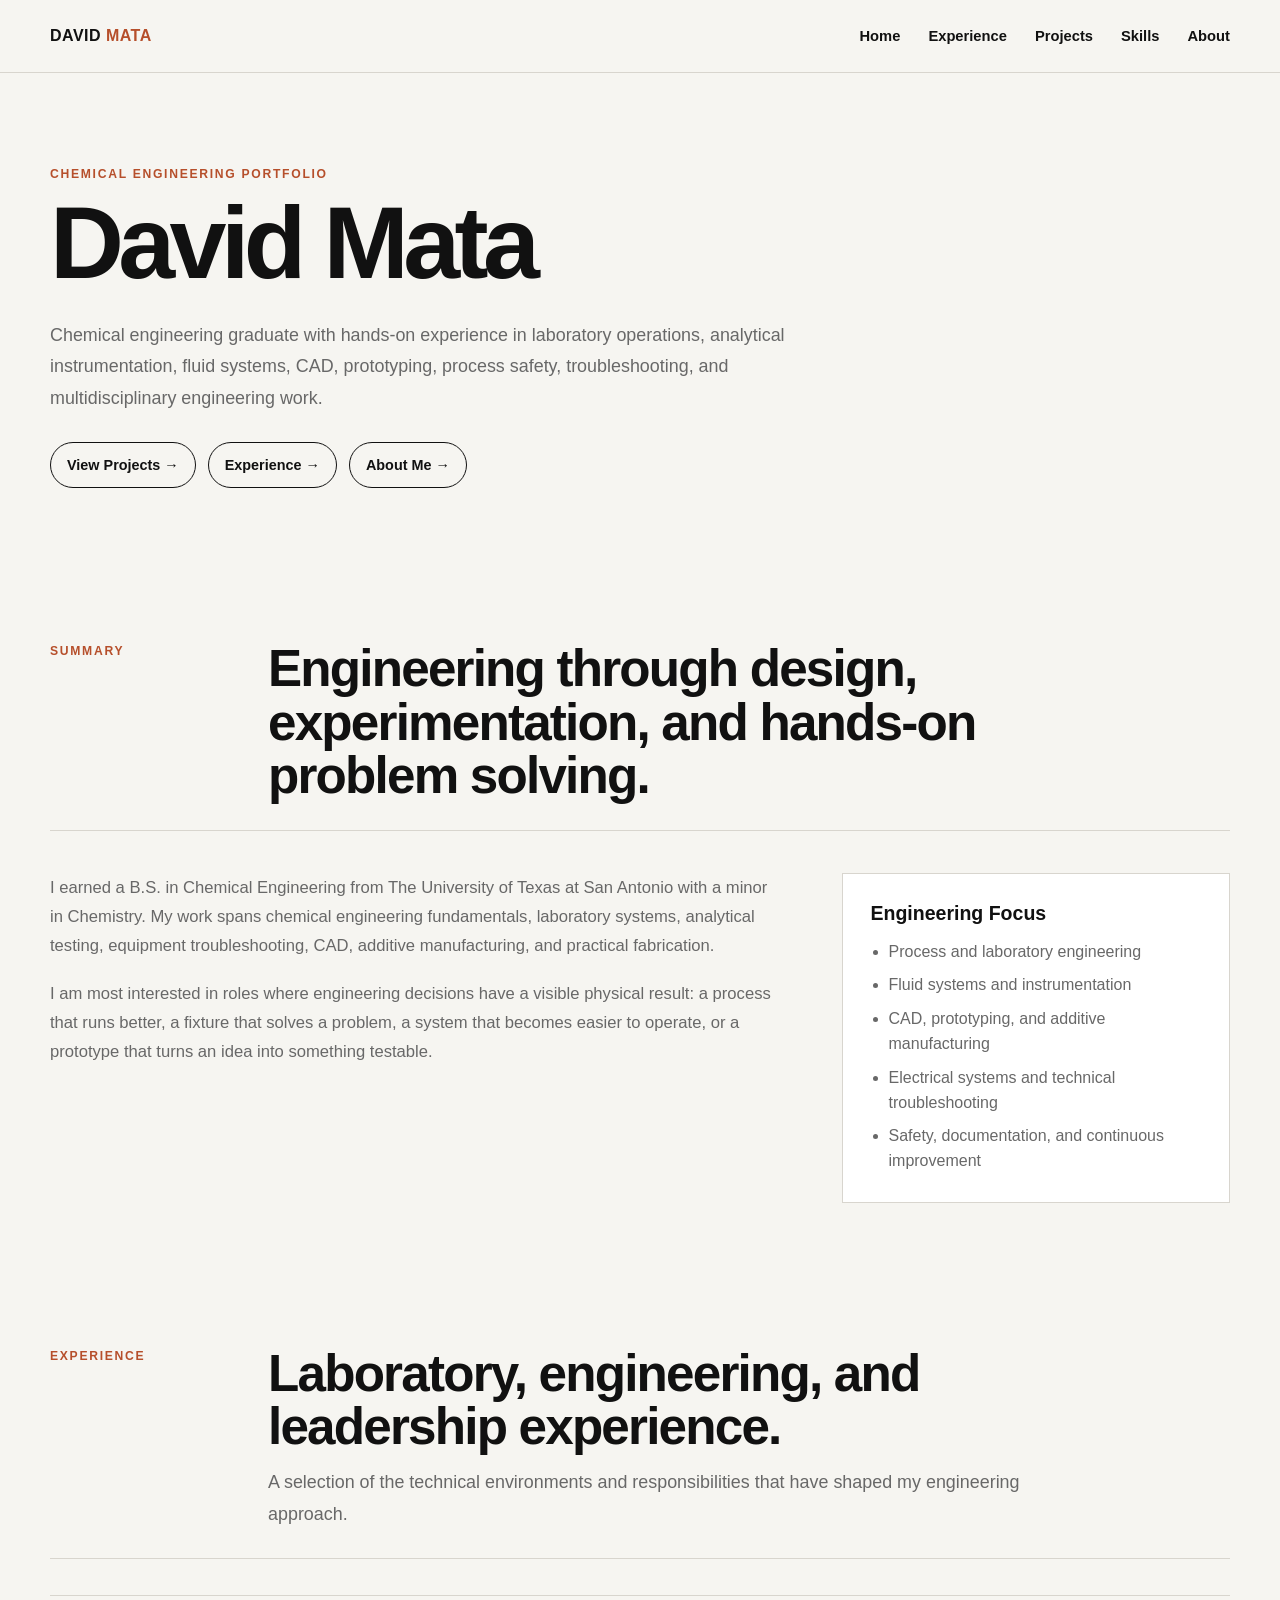
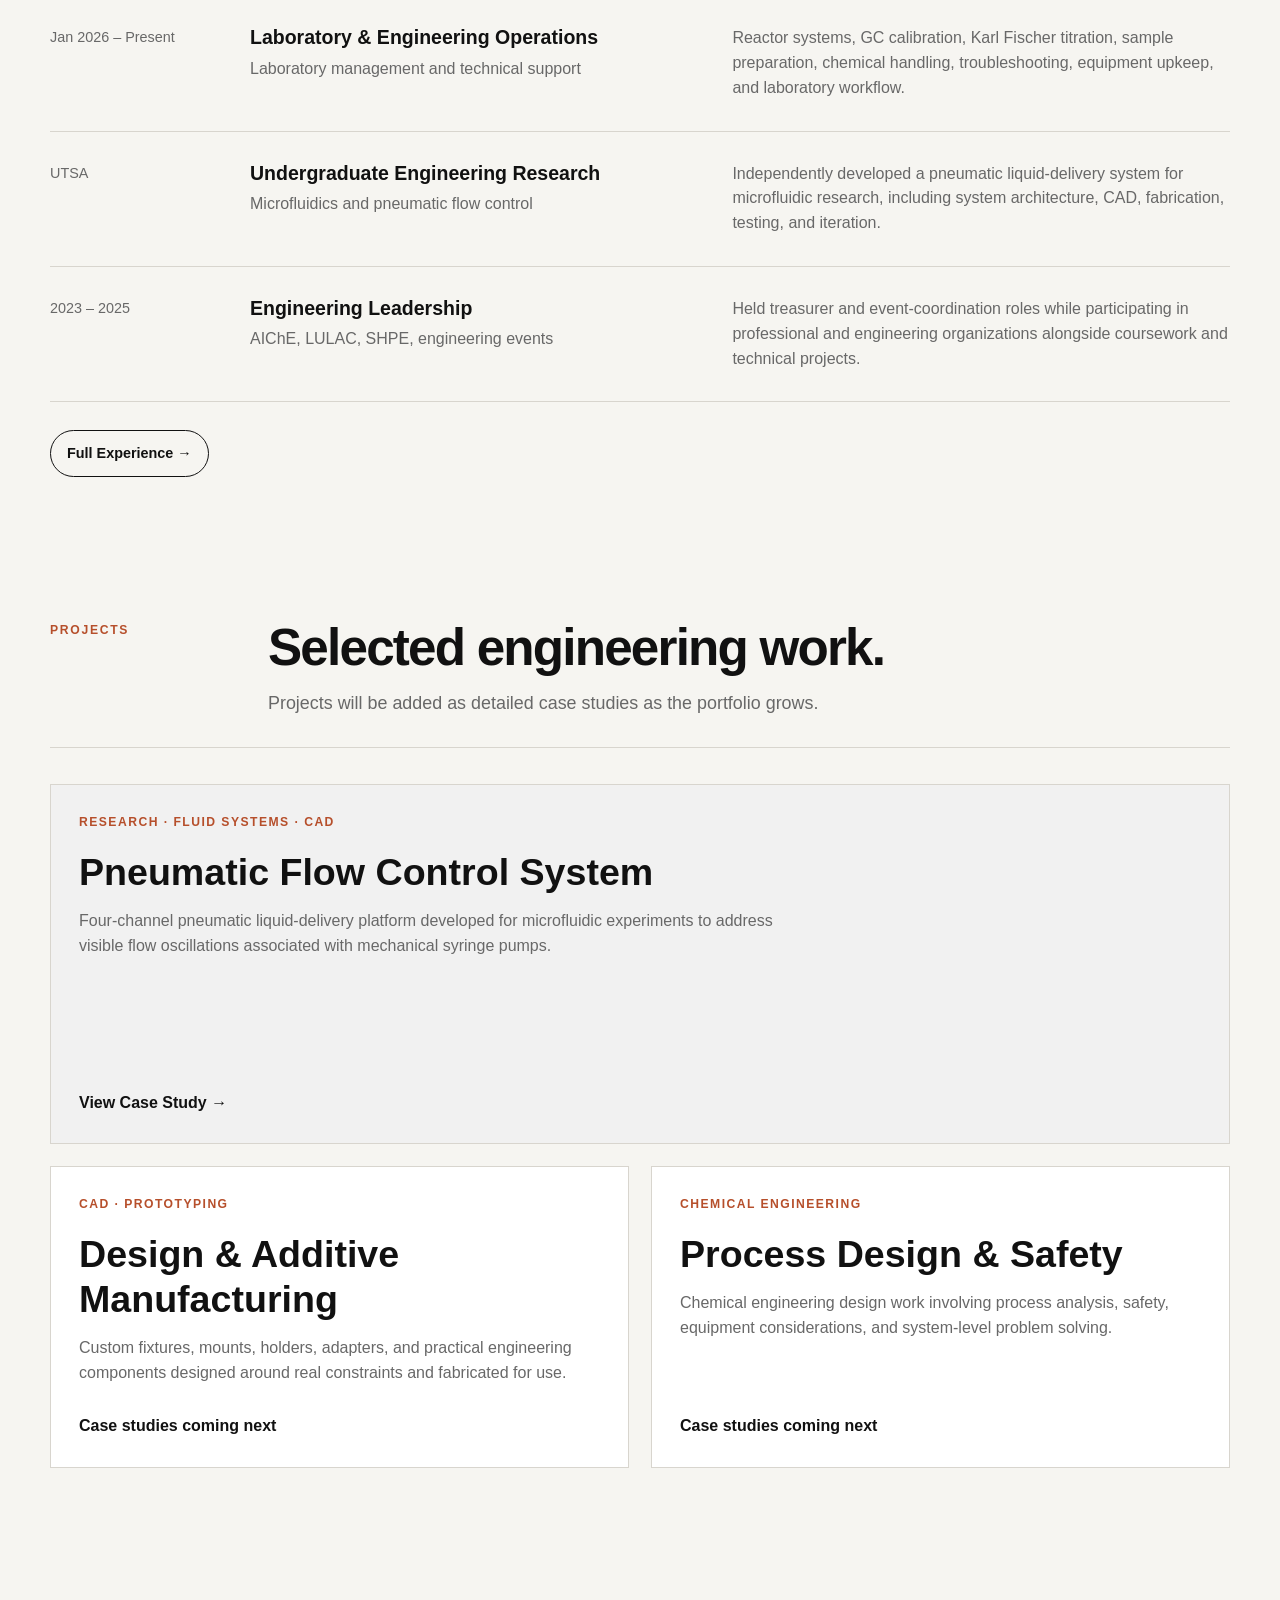
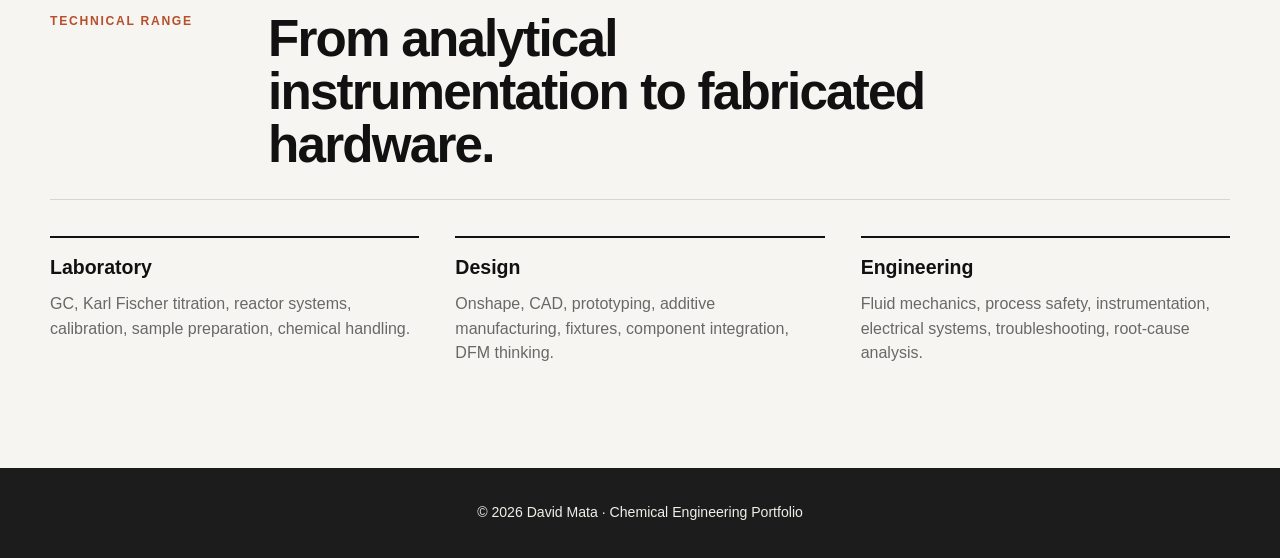
==== index.html @ a8672ec5 "Redesign portfolio home page" ====
<!DOCTYPE html>
<html lang="en">
<head>
    <meta charset="UTF-8">
    <meta name="viewport" content="width=device-width, initial-scale=1.0">
    <meta name="description" content="David Mata chemical engineering portfolio featuring laboratory, process, CAD, prototyping, and engineering project experience.">
    <title>David Mata | Chemical Engineering Portfolio</title>
    <link rel="stylesheet" href="css/style.css">
</head>
<body>

    <header class="site-header">
        <div class="nav-inner">
            <a href="index.html" class="logo">David <span>Mata</span></a>
            <ul class="nav-links">
                <li><a href="index.html">Home</a></li>
                <li><a href="experience.html">Experience</a></li>
                <li><a href="projects.html">Projects</a></li>
                <li><a href="skills.html">Skills</a></li>
                <li><a href="about.html">About</a></li>
            </ul>
        </div>
    </header>

    <main>
        <section class="hero">
            <div class="hero-content">
                <div class="eyebrow">Chemical Engineering Portfolio</div>
                <h1 class="display">David Mata</h1>
                <p class="hero-description">
                    Chemical engineering graduate with hands-on experience in laboratory operations,
                    analytical instrumentation, fluid systems, CAD, prototyping, process safety,
                    troubleshooting, and multidisciplinary engineering work.
                </p>
                <div class="quick-links">
                    <a href="projects.html" class="text-link">View Projects →</a>
                    <a href="experience.html" class="text-link">Experience →</a>
                    <a href="about.html" class="text-link">About Me →</a>
                </div>
            </div>
        </section>

        <section class="editorial-section">
            <div class="section-head">
                <div class="section-label">Summary</div>
                <div>
                    <h2>Engineering through design, experimentation, and hands-on problem solving.</h2>
                </div>
            </div>

            <div class="summary-grid">
                <div class="copy">
                    <p>
                        I earned a B.S. in Chemical Engineering from The University of Texas at San Antonio
                        with a minor in Chemistry. My work spans chemical engineering fundamentals,
                        laboratory systems, analytical testing, equipment troubleshooting, CAD,
                        additive manufacturing, and practical fabrication.
                    </p>
                    <p>
                        I am most interested in roles where engineering decisions have a visible physical
                        result: a process that runs better, a fixture that solves a problem, a system that
                        becomes easier to operate, or a prototype that turns an idea into something testable.
                    </p>
                </div>

                <aside class="profile-note">
                    <h3>Engineering Focus</h3>
                    <ul>
                        <li>Process and laboratory engineering</li>
                        <li>Fluid systems and instrumentation</li>
                        <li>CAD, prototyping, and additive manufacturing</li>
                        <li>Electrical systems and technical troubleshooting</li>
                        <li>Safety, documentation, and continuous improvement</li>
                    </ul>
                </aside>
            </div>
        </section>

        <section class="editorial-section">
            <div class="section-head">
                <div class="section-label">Experience</div>
                <div>
                    <h2>Laboratory, engineering, and leadership experience.</h2>
                    <p class="lead">
                        A selection of the technical environments and responsibilities that have shaped
                        my engineering approach.
                    </p>
                </div>
            </div>

            <div class="experience-list">
                <article class="experience-row">
                    <div class="experience-meta">Jan 2026 – Present</div>
                    <div>
                        <h3>Laboratory & Engineering Operations</h3>
                        <p>Laboratory management and technical support</p>
                    </div>
                    <p>
                        Reactor systems, GC calibration, Karl Fischer titration, sample preparation,
                        chemical handling, troubleshooting, equipment upkeep, and laboratory workflow.
                    </p>
                </article>

                <article class="experience-row">
                    <div class="experience-meta">UTSA</div>
                    <div>
                        <h3>Undergraduate Engineering Research</h3>
                        <p>Microfluidics and pneumatic flow control</p>
                    </div>
                    <p>
                        Independently developed a pneumatic liquid-delivery system for microfluidic
                        research, including system architecture, CAD, fabrication, testing, and iteration.
                    </p>
                </article>

                <article class="experience-row">
                    <div class="experience-meta">2023 – 2025</div>
                    <div>
                        <h3>Engineering Leadership</h3>
                        <p>AIChE, LULAC, SHPE, engineering events</p>
                    </div>
                    <p>
                        Held treasurer and event-coordination roles while participating in professional
                        and engineering organizations alongside coursework and technical projects.
                    </p>
                </article>
            </div>

            <div class="quick-links" style="margin-top: 28px;">
                <a href="experience.html" class="text-link">Full Experience →</a>
            </div>
        </section>

        <section class="editorial-section">
            <div class="section-head">
                <div class="section-label">Projects</div>
                <div>
                    <h2>Selected engineering work.</h2>
                    <p class="lead">
                        Projects will be added as detailed case studies as the portfolio grows.
                    </p>
                </div>
            </div>

            <div class="project-grid">
                <article class="project-card featured">
                    <div class="project-type">Research · Fluid Systems · CAD</div>
                    <h3>Pneumatic Flow Control System</h3>
                    <p>
                        Four-channel pneumatic liquid-delivery platform developed for microfluidic
                        experiments to address visible flow oscillations associated with mechanical
                        syringe pumps.
                    </p>
                    <a href="projects/pneumatic-flow-system.html" class="project-link">
                        View Case Study →
                    </a>
                </article>

                <article class="project-card">
                    <div class="project-type">CAD · Prototyping</div>
                    <h3>Design & Additive Manufacturing</h3>
                    <p>
                        Custom fixtures, mounts, holders, adapters, and practical engineering components
                        designed around real constraints and fabricated for use.
                    </p>
                    <span class="project-link">Case studies coming next</span>
                </article>

                <article class="project-card">
                    <div class="project-type">Chemical Engineering</div>
                    <h3>Process Design & Safety</h3>
                    <p>
                        Chemical engineering design work involving process analysis, safety,
                        equipment considerations, and system-level problem solving.
                    </p>
                    <span class="project-link">Case studies coming next</span>
                </article>
            </div>
        </section>

        <section class="editorial-section">
            <div class="section-head">
                <div class="section-label">Technical Range</div>
                <div>
                    <h2>From analytical instrumentation to fabricated hardware.</h2>
                </div>
            </div>

            <div class="skill-columns">
                <div class="skill-block">
                    <h3>Laboratory</h3>
                    <p>GC, Karl Fischer titration, reactor systems, calibration, sample preparation, chemical handling.</p>
                </div>
                <div class="skill-block">
                    <h3>Design</h3>
                    <p>Onshape, CAD, prototyping, additive manufacturing, fixtures, component integration, DFM thinking.</p>
                </div>
                <div class="skill-block">
                    <h3>Engineering</h3>
                    <p>Fluid mechanics, process safety, instrumentation, electrical systems, troubleshooting, root-cause analysis.</p>
                </div>
            </div>
        </section>
    </main>

    <footer>© 2026 David Mata · Chemical Engineering Portfolio</footer>
</body>
</html>
---- css/style.css ----
/* ==========================================================
   PORTFOLIO REDESIGN
   Inspired by the clean, editorial structure of engineering
   portfolio sites while keeping the implementation original.
   ========================================================== */

:root {
    --bg: #f6f5f1;
    --surface: #ffffff;
    --ink: #111111;
    --muted: #686868;
    --line: #d8d5ce;
    --accent: #b64f2b;
    --accent-soft: #efe2dc;
    --soft: #eceae4;
    --dark: #1c1c1c;
    --max: 1180px;
}

* {
    box-sizing: border-box;
    margin: 0;
    padding: 0;
}

html {
    scroll-behavior: smooth;
}

body {
    font-family: Arial, Helvetica, sans-serif;
    background: var(--bg);
    color: var(--ink);
    line-height: 1.55;
}

img {
    max-width: 100%;
}

a {
    color: inherit;
    text-decoration: none;
}

a:hover {
    color: var(--accent);
}

.container {
    width: min(var(--max), calc(100% - 48px));
    margin: 0 auto;
}


/* ---------- NAVIGATION ---------- */

.site-header,
nav {
    position: sticky;
    top: 0;
    z-index: 100;
    background: rgba(246, 245, 241, 0.96);
    border-bottom: 1px solid var(--line);
    backdrop-filter: blur(8px);
}

.nav-inner,
nav {
    width: min(var(--max), calc(100% - 48px));
    margin: 0 auto;
    min-height: 72px;
    display: flex;
    align-items: center;
    justify-content: space-between;
    gap: 32px;
}

.logo {
    font-size: 1rem;
    font-weight: 800;
    letter-spacing: 0.03em;
    text-transform: uppercase;
}

.logo span {
    color: var(--accent);
}

.nav-links {
    display: flex;
    align-items: center;
    gap: 28px;
    list-style: none;
}

.nav-links a {
    color: var(--ink);
    font-size: 0.92rem;
    font-weight: 600;
}


/* ---------- TYPOGRAPHY ---------- */

.kicker,
.eyebrow,
.section-label {
    color: var(--accent);
    font-size: 0.76rem;
    font-weight: 800;
    letter-spacing: 0.14em;
    text-transform: uppercase;
}

.display {
    max-width: 900px;
    margin-top: 12px;
    font-size: clamp(3.2rem, 8vw, 7.4rem);
    line-height: 0.92;
    letter-spacing: -0.055em;
    font-weight: 800;
}

h1 {
    font-size: clamp(2.8rem, 6vw, 5.8rem);
    line-height: 0.98;
    letter-spacing: -0.045em;
}

h2 {
    font-size: clamp(2rem, 4vw, 3.6rem);
    line-height: 1.04;
    letter-spacing: -0.035em;
}

h3 {
    font-size: 1.22rem;
    line-height: 1.2;
}

.lead,
.hero-description,
.section-intro {
    max-width: 760px;
    color: var(--muted);
    font-size: 1.12rem;
    line-height: 1.75;
}


/* ---------- HOME HERO ---------- */

.hero {
    min-height: auto;
    padding: 92px 0 82px;
}

.hero-content {
    width: min(var(--max), calc(100% - 48px));
    max-width: none;
    margin: 0 auto;
}

.hero .display {
    margin-bottom: 30px;
}

.hero h1 span {
    color: var(--accent);
}

.hero-description {
    margin-bottom: 28px;
}

.quick-links,
.buttons {
    display: flex;
    flex-wrap: wrap;
    gap: 12px;
}

.text-link,
.button {
    display: inline-flex;
    align-items: center;
    gap: 8px;
    padding: 11px 16px;
    border: 1px solid var(--ink);
    border-radius: 999px;
    font-size: 0.9rem;
    font-weight: 700;
    transition: all 0.18s ease;
}

.text-link:hover,
.button:hover {
    background: var(--ink);
    color: var(--bg);
}

.button-primary {
    background: var(--ink);
    color: var(--bg);
}

.button-secondary {
    background: transparent;
    color: var(--ink);
}


/* ---------- EDITORIAL SECTIONS ---------- */

.editorial-section,
section {
    padding: 72px 0;
}

main > section:not(.hero):not(.project-hero):not(.project-image-wide):not(.project-section):not(.project-back) {
    width: min(var(--max), calc(100% - 48px));
    margin: 0 auto;
}

.section-head {
    display: grid;
    grid-template-columns: 180px minmax(0, 1fr);
    gap: 38px;
    align-items: start;
    padding-bottom: 28px;
    border-bottom: 1px solid var(--line);
}

.section-head h2 {
    max-width: 720px;
}

.section-head .lead,
.section-intro {
    margin-top: 14px;
}

.split {
    display: grid;
    grid-template-columns: minmax(0, 0.9fr) minmax(0, 1.1fr);
    gap: 64px;
    align-items: start;
}

.copy p + p {
    margin-top: 18px;
}

.copy p {
    color: var(--muted);
    font-size: 1.04rem;
    line-height: 1.75;
}


/* ---------- SUMMARY / PERSONALITY ---------- */

.summary-grid {
    display: grid;
    grid-template-columns: 1.3fr 0.7fr;
    gap: 70px;
    margin-top: 42px;
}

.profile-note {
    padding: 28px;
    background: var(--surface);
    border: 1px solid var(--line);
}

.profile-note h3 {
    margin-bottom: 14px;
}

.profile-note ul {
    padding-left: 18px;
    color: var(--muted);
}

.profile-note li + li {
    margin-top: 9px;
}


/* ---------- EXPERIENCE ---------- */

.experience-list {
    margin-top: 36px;
    border-top: 1px solid var(--line);
}

.experience-row {
    display: grid;
    grid-template-columns: 170px 1fr 1.1fr;
    gap: 30px;
    padding: 30px 0;
    border-bottom: 1px solid var(--line);
}

.experience-meta {
    color: var(--muted);
    font-size: 0.9rem;
}

.experience-row h3 {
    margin-bottom: 7px;
}

.experience-row p {
    color: var(--muted);
}


/* ---------- PROJECTS ---------- */

.project-grid,
.cards {
    display: grid;
    grid-template-columns: repeat(2, minmax(0, 1fr));
    gap: 22px;
    margin-top: 36px;
}

.project-card,
.card {
    min-height: 260px;
    padding: 28px;
    background: var(--surface);
    border: 1px solid var(--line);
    display: flex;
    flex-direction: column;
    transition: transform 0.18s ease, border-color 0.18s ease;
}

.project-card:hover,
.card:hover {
    transform: translateY(-3px);
    border-color: #aba69d;
}

.project-card.featured {
    grid-column: span 2;
    min-height: 360px;
    background:
        linear-gradient(rgba(17,17,17,0.06), rgba(17,17,17,0.06)),
        var(--surface);
}

.project-type,
.card-number {
    color: var(--accent);
    font-size: 0.76rem;
    font-weight: 800;
    letter-spacing: 0.12em;
    text-transform: uppercase;
    margin-bottom: 18px;
}

.project-card h3,
.card h3 {
    font-size: clamp(1.5rem, 3vw, 2.35rem);
    max-width: 640px;
    margin-bottom: 14px;
}

.project-card p,
.card p {
    color: var(--muted);
    max-width: 700px;
}

.project-card .project-link,
.card .project-link {
    margin-top: auto;
    padding-top: 28px;
    font-weight: 700;
    color: var(--ink);
}

.project-card .project-link:hover,
.card .project-link:hover {
    color: var(--accent);
}


/* ---------- SKILLS ---------- */

.skill-columns {
    display: grid;
    grid-template-columns: repeat(3, 1fr);
    gap: 36px;
    margin-top: 36px;
}

.skill-block {
    border-top: 2px solid var(--ink);
    padding-top: 18px;
}

.skill-block h3 {
    margin-bottom: 12px;
}

.skill-block p {
    color: var(--muted);
}


/* ---------- PAGE HERO ---------- */

.page-hero {
    width: min(var(--max), calc(100% - 48px));
    margin: 0 auto;
    padding: 88px 0 52px;
}

.page-hero h1 {
    margin-top: 10px;
    margin-bottom: 22px;
}


/* ---------- PROJECT DETAIL ---------- */

.project-page {
    width: min(var(--max), calc(100% - 48px));
    margin: 0 auto;
    padding: 0 0 72px;
}

.project-hero {
    padding: 88px 0 46px;
    max-width: 950px;
}

.project-hero h1 {
    margin: 14px 0 24px;
}

.project-summary {
    max-width: 800px;
    color: var(--muted);
    font-size: 1.18rem;
    line-height: 1.7;
}

.project-tags {
    display: flex;
    flex-wrap: wrap;
    gap: 8px;
    margin-top: 24px;
}

.project-tags span {
    padding: 7px 11px;
    border: 1px solid var(--line);
    background: var(--surface);
    font-size: 0.82rem;
    font-weight: 700;
}

.project-section {
    padding: 48px 0;
    border-top: 1px solid var(--line);
}

.project-section h2 {
    max-width: 790px;
    margin: 10px 0 18px;
}

.project-section > p {
    max-width: 790px;
    color: var(--muted);
    line-height: 1.75;
    margin-bottom: 12px;
}

.project-image-wide {
    max-width: 880px;
    padding: 0;
    margin: 24px 0 38px;
}

.project-image-wide img,
.project-image-grid img {
    display: block;
    width: 100%;
    object-fit: contain;
    background: var(--surface);
    border: 1px solid var(--line);
}

.project-image-wide img {
    max-height: 560px;
}

.project-image-grid {
    display: grid;
    grid-template-columns: repeat(2, minmax(0, 1fr));
    gap: 18px;
    max-width: 920px;
    margin: 24px 0 10px;
}

.project-image-grid figure {
    margin: 0;
}

.project-image-grid img {
    height: 330px;
}

.image-caption,
.project-image-grid figcaption {
    margin-top: 8px;
    color: var(--muted);
    font-size: 0.82rem;
}

.system-flow {
    max-width: 650px;
    margin: 30px 0 6px;
}

.flow-step {
    padding: 14px 16px;
    background: var(--surface);
    border: 1px solid var(--line);
    border-left: 3px solid var(--accent);
    font-weight: 700;
}

.flow-arrow {
    padding: 6px 16px;
    color: var(--accent);
}

.project-note {
    max-width: 790px;
    margin: 24px 0;
    padding: 18px 20px;
    background: var(--accent-soft);
    border-left: 3px solid var(--accent);
    color: #54473f;
}

.contribution-list {
    max-width: 900px;
    margin: 24px 0;
}

.contribution-list > div {
    display: grid;
    grid-template-columns: 180px 1fr;
    gap: 28px;
    padding: 15px 0;
    border-bottom: 1px solid var(--line);
}

.contribution-list span {
    color: var(--muted);
}

.project-back {
    padding: 30px 0;
    border-top: 1px solid var(--line);
    font-weight: 700;
}


/* ---------- FOOTER ---------- */

footer {
    margin-top: 30px;
    padding: 34px 24px;
    background: var(--dark);
    color: #f0eee8;
    text-align: center;
    font-size: 0.88rem;
}


/* ---------- MOBILE ---------- */

@media (max-width: 800px) {
    .container,
    .nav-inner,
    nav,
    .hero-content,
    .page-hero,
    .project-page,
    main > section:not(.hero):not(.project-hero):not(.project-image-wide):not(.project-section):not(.project-back) {
        width: min(100% - 32px, var(--max));
    }

    .nav-inner,
    nav {
        min-height: auto;
        padding: 18px 0;
        align-items: flex-start;
        flex-direction: column;
        gap: 14px;
    }

    .nav-links {
        gap: 14px;
        flex-wrap: wrap;
    }

    .hero {
        padding: 64px 0 56px;
    }

    .section-head,
    .summary-grid,
    .split,
    .experience-row,
    .skill-columns,
    .project-grid,
    .cards {
        grid-template-columns: 1fr;
    }

    .project-card.featured {
        grid-column: auto;
    }

    .experience-row {
        gap: 10px;
    }

    .project-image-grid {
        grid-template-columns: 1fr;
    }

    .project-image-grid img {
        height: auto;
        max-height: 500px;
    }

    .contribution-list > div {
        grid-template-columns: 1fr;
        gap: 6px;
    }
}
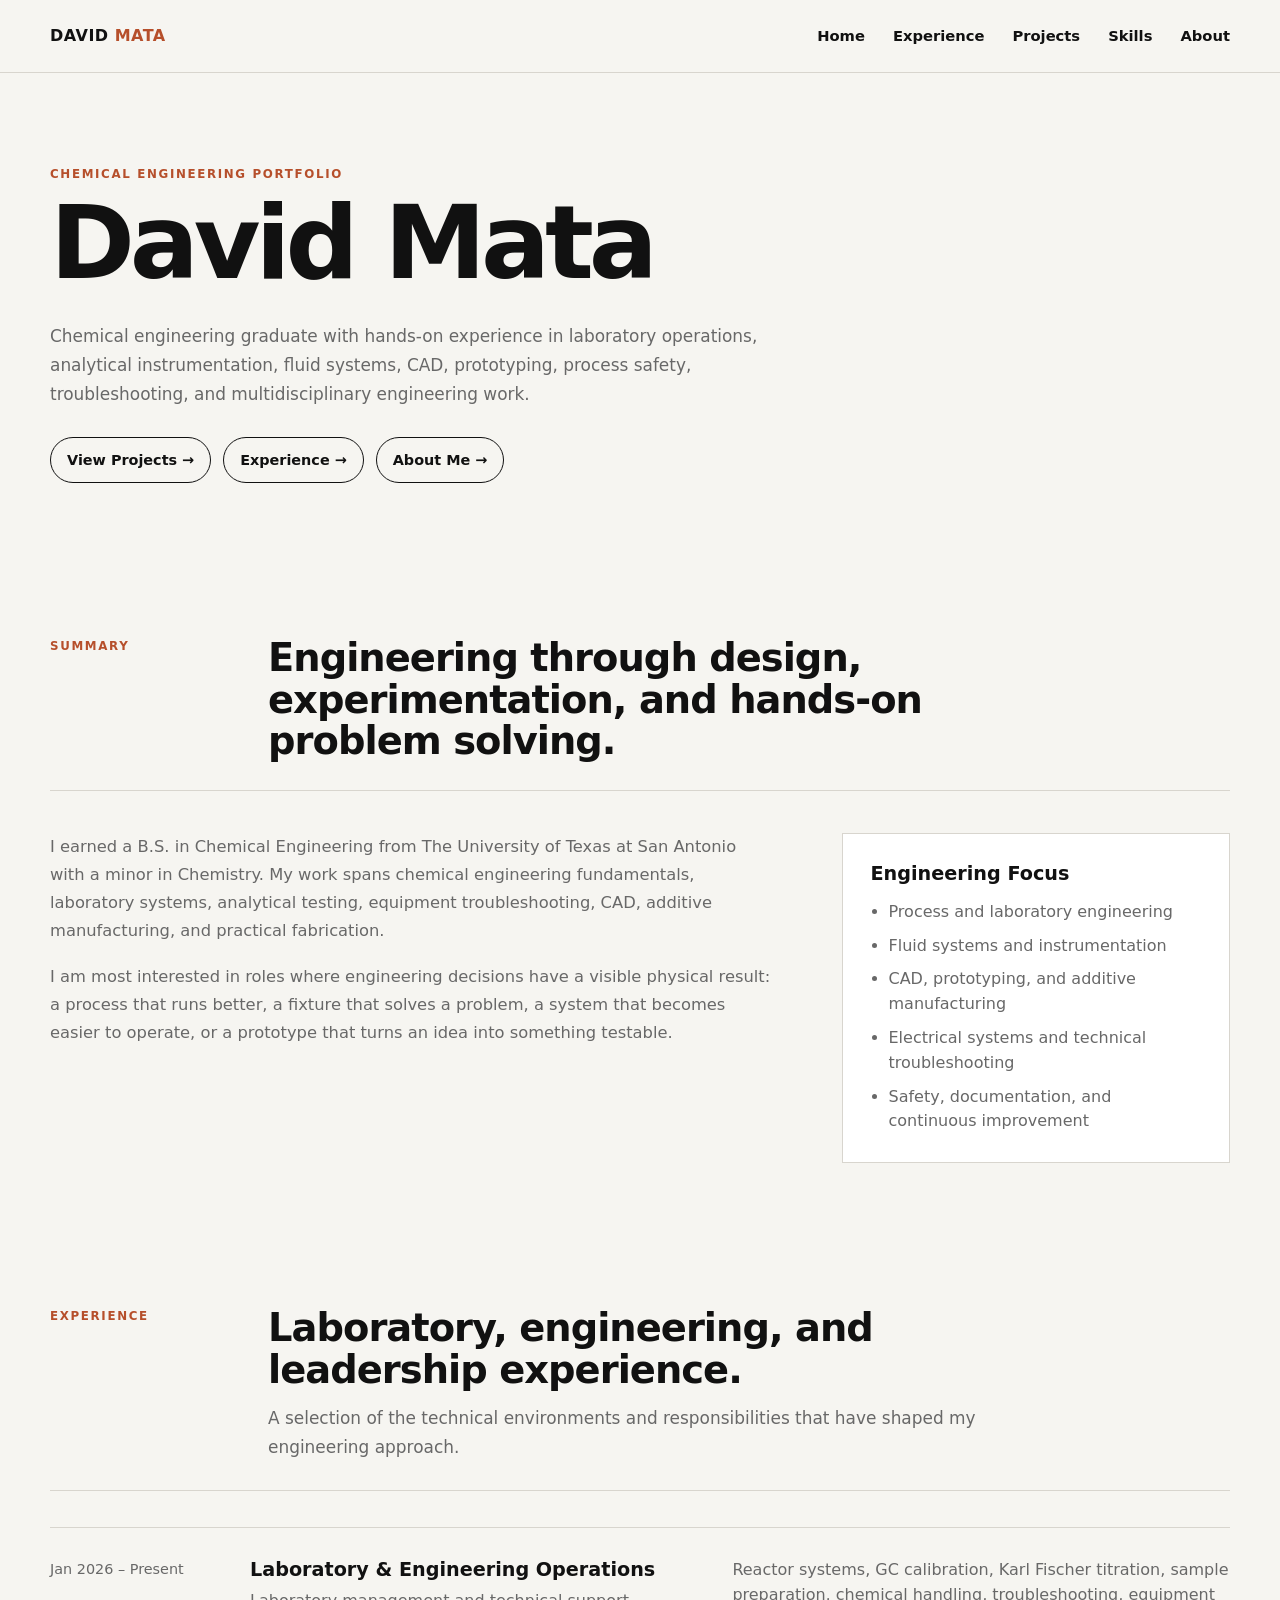
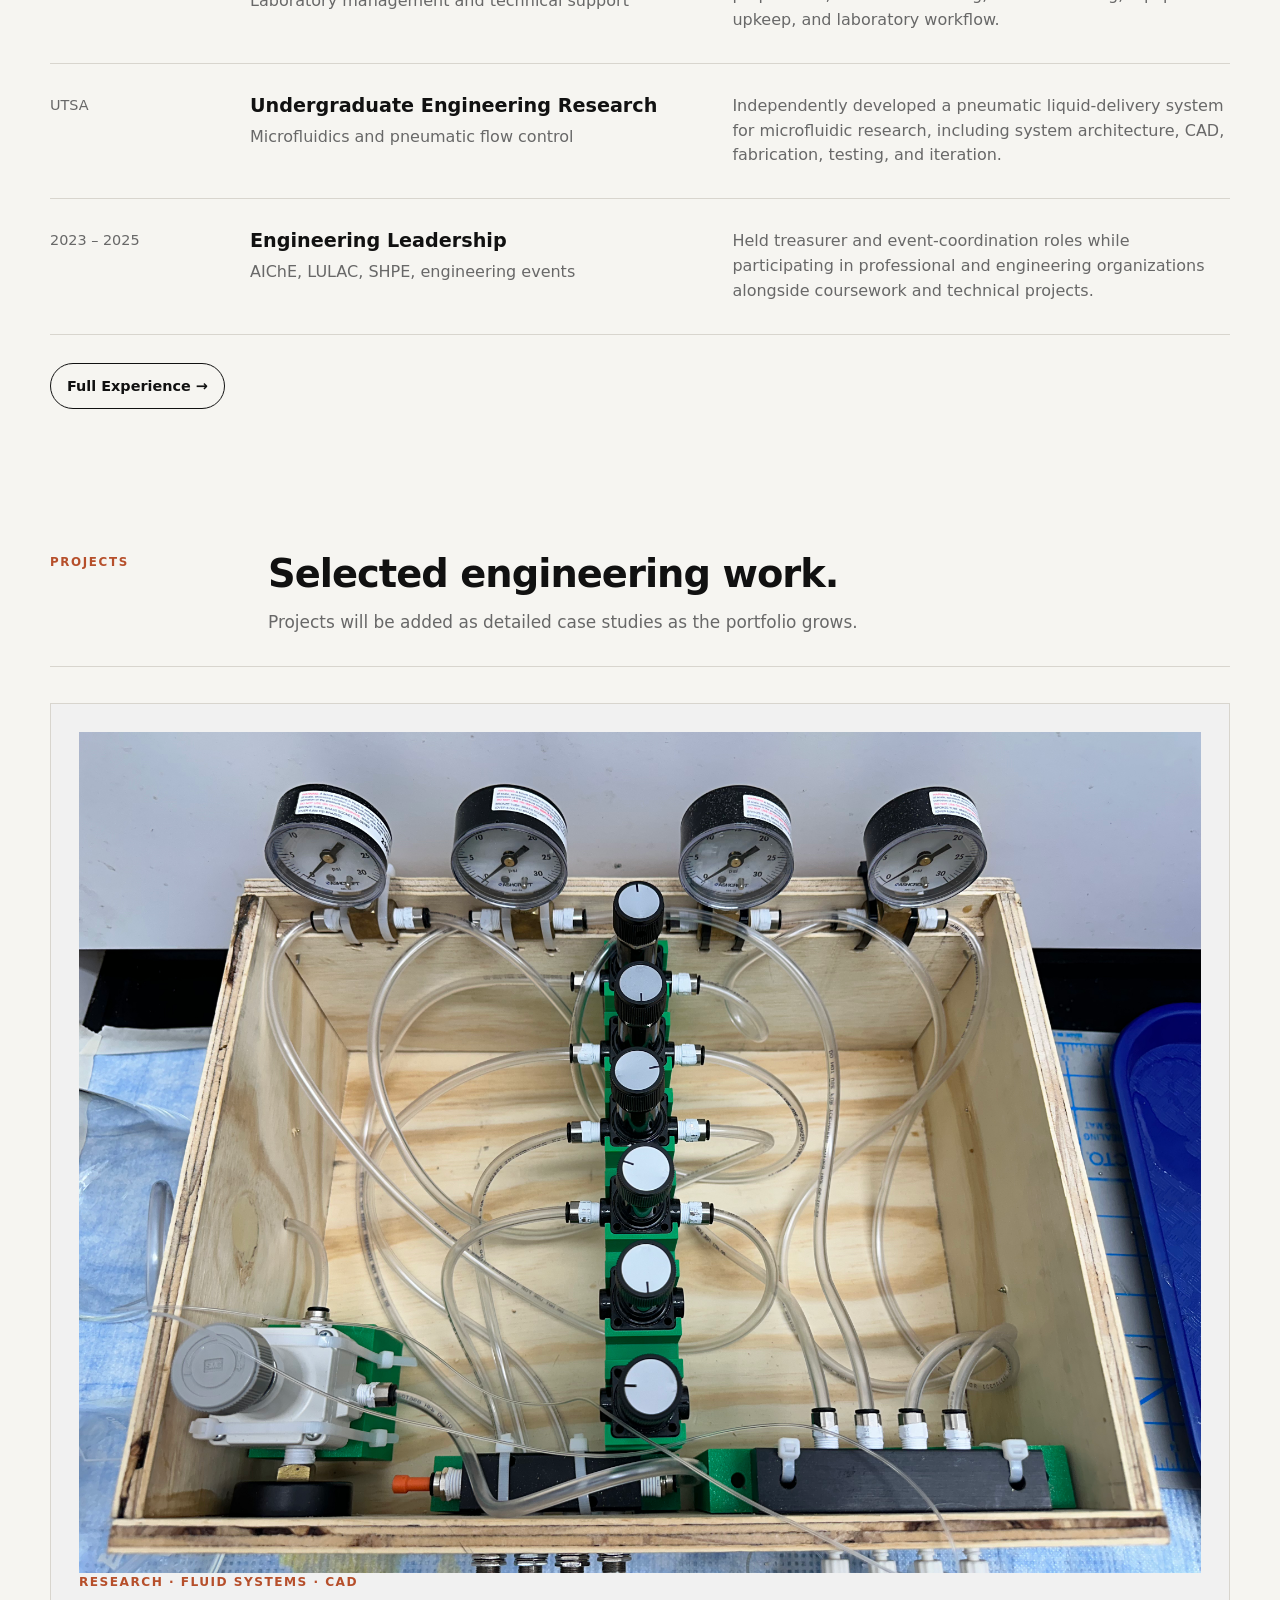
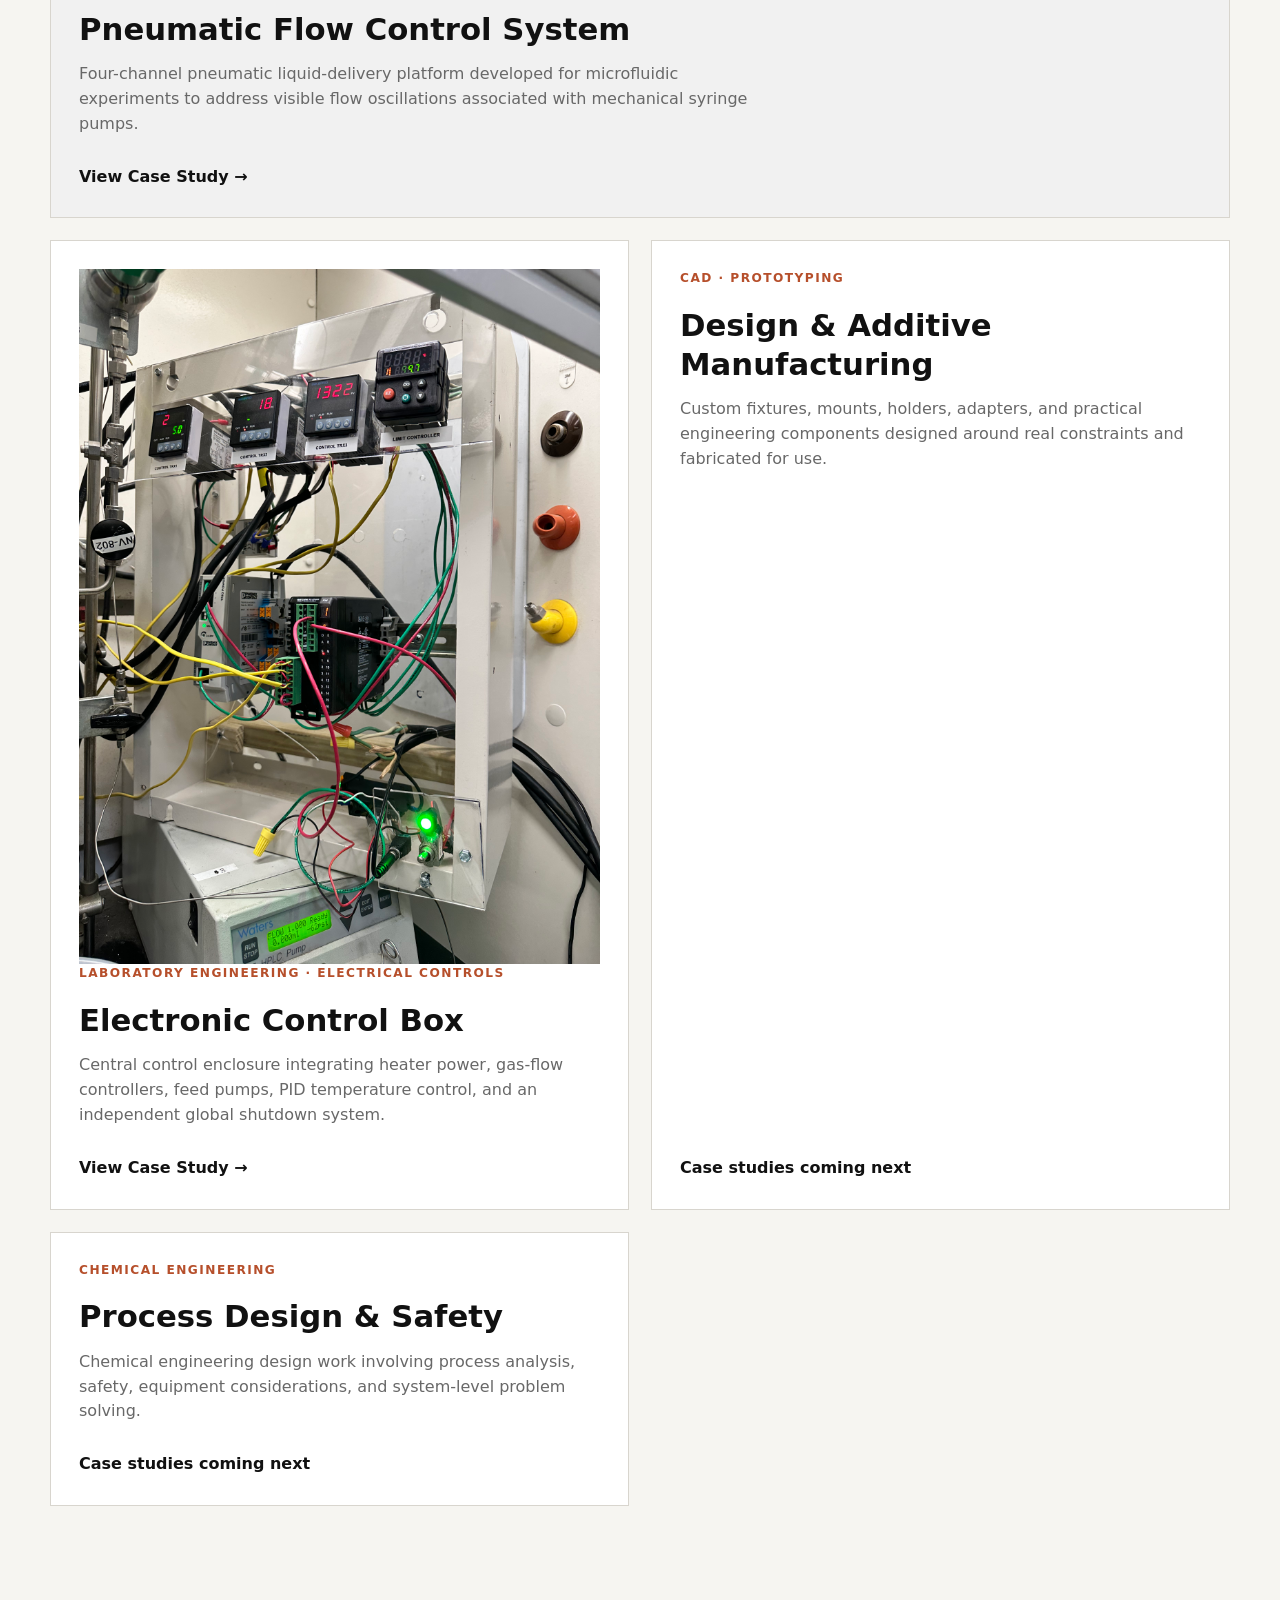
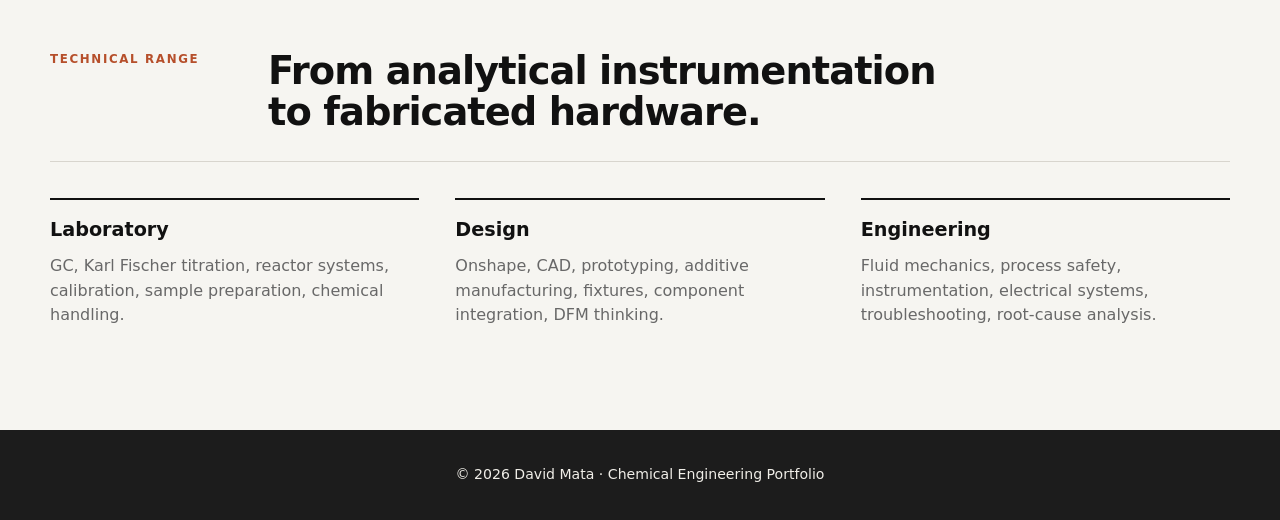
==== commit 61e41eaf: "Add project thumbnails to home page" ====
--- a/index.html
+++ b/index.html
@@ -5,7 +5,7 @@
     <meta name="viewport" content="width=device-width, initial-scale=1.0">
     <meta name="description" content="David Mata chemical engineering portfolio featuring laboratory, process, CAD, prototyping, and engineering project experience.">
     <title>David Mata | Chemical Engineering Portfolio</title>
-    <link rel="stylesheet" href="css/style.css">
+    <link rel="stylesheet" href="css/style.css?v=20261001-2">
 </head>
 <body>
 
@@ -144,6 +144,9 @@
 
             <div class="project-grid">
                 <article class="project-card featured">
+                    <img class="project-card-thumb"
+                         src="images/pneumatic-flow-system/pump-prototype-2b.png"
+                         alt="Completed pneumatic flow control system">
                     <div class="project-type">Research · Fluid Systems · CAD</div>
                     <h3>Pneumatic Flow Control System</h3>
                     <p>
@@ -152,6 +155,21 @@
                         syringe pumps.
                     </p>
                     <a href="projects/pneumatic-flow-system.html" class="project-link">
+                        View Case Study →
+                    </a>
+                </article>
+
+                <article class="project-card">
+                    <img class="project-card-thumb"
+                         src="images/electronic-control-box/electronic-component-box.png"
+                         alt="Electronic control box for laboratory reactor system">
+                    <div class="project-type">Laboratory Engineering · Electrical Controls</div>
+                    <h3>Electronic Control Box</h3>
+                    <p>
+                        Central control enclosure integrating heater power, gas-flow controllers,
+                        feed pumps, PID temperature control, and an independent global shutdown system.
+                    </p>
+                    <a href="projects/electronic-control-box/" class="project-link">
                         View Case Study →
                     </a>
                 </article>
--- a/css/style.css
+++ b/css/style.css
@@ -28,7 +28,7 @@
 }
 
 body {
-    font-family: Arial, Helvetica, sans-serif;
+    font-family: system-ui, -apple-system, BlinkMacSystemFont, "Segoe UI", sans-serif;
     background: var(--bg);
     color: var(--ink);
     line-height: 1.55;
@@ -107,7 +107,7 @@
 .eyebrow,
 .section-label {
     color: var(--accent);
-    font-size: 0.76rem;
+    font-size: 0.74rem;
     font-weight: 800;
     letter-spacing: 0.14em;
     text-transform: uppercase;
@@ -116,27 +116,34 @@
 .display {
     max-width: 900px;
     margin-top: 12px;
-    font-size: clamp(3.2rem, 8vw, 7.4rem);
-    line-height: 0.92;
-    letter-spacing: -0.055em;
+    font-size: clamp(3.2rem, 8vw, 7rem);
+    line-height: 0.94;
+    letter-spacing: -0.05em;
     font-weight: 800;
 }
 
+h1,
+h2,
+h3 {
+    font-family: system-ui, -apple-system, BlinkMacSystemFont, "Segoe UI", sans-serif;
+}
+
 h1 {
-    font-size: clamp(2.8rem, 6vw, 5.8rem);
-    line-height: 0.98;
-    letter-spacing: -0.045em;
+    font-size: clamp(2.8rem, 6vw, 5.4rem);
+    line-height: 1;
+    letter-spacing: -0.04em;
 }
 
 h2 {
-    font-size: clamp(2rem, 4vw, 3.6rem);
-    line-height: 1.04;
-    letter-spacing: -0.035em;
+    font-size: clamp(1.8rem, 3vw, 2.65rem);
+    line-height: 1.08;
+    letter-spacing: -0.025em;
+    font-weight: 750;
 }
 
 h3 {
-    font-size: 1.22rem;
-    line-height: 1.2;
+    font-size: 1.2rem;
+    line-height: 1.25;
 }
 
 .lead,
@@ -144,8 +151,8 @@
 .section-intro {
     max-width: 760px;
     color: var(--muted);
-    font-size: 1.12rem;
-    line-height: 1.75;
+    font-size: 1.06rem;
+    line-height: 1.72;
 }
 
 
@@ -254,8 +261,8 @@
 
 .copy p {
     color: var(--muted);
-    font-size: 1.04rem;
-    line-height: 1.75;
+    font-size: 1.02rem;
+    line-height: 1.72;
 }
 
 
@@ -364,7 +371,7 @@
 
 .project-card h3,
 .card h3 {
-    font-size: clamp(1.5rem, 3vw, 2.35rem);
+    font-size: clamp(1.45rem, 2.4vw, 2rem);
     max-width: 640px;
     margin-bottom: 14px;
 }
@@ -435,18 +442,20 @@
 }
 
 .project-hero {
-    padding: 88px 0 46px;
-    max-width: 950px;
+    padding: 82px 0 42px;
+    max-width: 930px;
 }
 
 .project-hero h1 {
-    margin: 14px 0 24px;
+    margin: 14px 0 22px;
+    font-size: clamp(2.9rem, 5.2vw, 4.8rem);
+    line-height: 1.02;
 }
 
 .project-summary {
-    max-width: 800px;
-    color: var(--muted);
-    font-size: 1.18rem;
+    max-width: 760px;
+    color: var(--muted);
+    font-size: 1.08rem;
     line-height: 1.7;
 }
 
@@ -461,24 +470,26 @@
     padding: 7px 11px;
     border: 1px solid var(--line);
     background: var(--surface);
-    font-size: 0.82rem;
+    font-size: 0.8rem;
     font-weight: 700;
 }
 
 .project-section {
-    padding: 48px 0;
+    padding: 44px 0;
     border-top: 1px solid var(--line);
 }
 
 .project-section h2 {
-    max-width: 790px;
-    margin: 10px 0 18px;
+    max-width: 760px;
+    margin: 10px 0 16px;
+    font-size: clamp(1.65rem, 2.6vw, 2.3rem);
 }
 
 .project-section > p {
-    max-width: 790px;
-    color: var(--muted);
-    line-height: 1.75;
+    max-width: 760px;
+    color: var(--muted);
+    font-size: 0.98rem;
+    line-height: 1.72;
     margin-bottom: 12px;
 }
 
@@ -524,31 +535,36 @@
     font-size: 0.82rem;
 }
 
-.system-flow {
-    max-width: 650px;
-    margin: 30px 0 6px;
-}
-
-.flow-step {
-    padding: 14px 16px;
+.project-flowchart {
+    max-width: 1080px;
+    margin: 30px 0 8px;
+}
+
+.project-flowchart img {
+    display: block;
+    width: 100%;
+    height: auto;
     background: var(--surface);
     border: 1px solid var(--line);
-    border-left: 3px solid var(--accent);
-    font-weight: 700;
-}
-
-.flow-arrow {
-    padding: 6px 16px;
-    color: var(--accent);
+}
+
+.project-flowchart figcaption {
+    margin-top: 9px;
+    max-width: 900px;
+    color: var(--muted);
+    font-size: 0.82rem;
+    line-height: 1.55;
 }
 
 .project-note {
-    max-width: 790px;
+    max-width: 760px;
     margin: 24px 0;
     padding: 18px 20px;
     background: var(--accent-soft);
     border-left: 3px solid var(--accent);
     color: #54473f;
+    font-size: 0.95rem;
+    line-height: 1.65;
 }
 
 .contribution-list {
@@ -572,6 +588,87 @@
     padding: 30px 0;
     border-top: 1px solid var(--line);
     font-weight: 700;
+}
+
+
+
+/* ---------- PROJECT VIDEO ---------- */
+
+.project-video-wrap {
+    max-width: 900px;
+    margin: 28px 0 8px;
+}
+
+.project-video {
+    display: block;
+    width: 100%;
+    height: auto;
+    max-height: 620px;
+    background: #000;
+    border: 1px solid var(--line);
+}
+
+.project-video-wrap figcaption {
+    margin-top: 9px;
+    max-width: 820px;
+    color: var(--muted);
+    font-size: 0.82rem;
+    line-height: 1.55;
+}
+
+/* ---------- Project text + image rows ---------- */
+
+.project-section-media {
+    display: grid;
+    grid-template-columns: minmax(0, 1.12fr) minmax(300px, 0.88fr);
+    gap: 42px;
+    align-items: start;
+}
+
+.project-section-media-inner {
+    padding: 0;
+}
+
+.project-subrow {
+    margin-top: 30px;
+}
+
+.project-section-copy {
+    min-width: 0;
+}
+
+.project-section-copy h2 {
+    max-width: 650px;
+    margin: 10px 0 16px;
+    font-size: clamp(1.65rem, 2.6vw, 2.3rem);
+}
+
+.project-section-copy > p {
+    max-width: 650px;
+    color: var(--muted);
+    font-size: 0.98rem;
+    line-height: 1.72;
+    margin-bottom: 12px;
+}
+
+.project-side-image {
+    margin: 0;
+    align-self: center;
+}
+
+.project-side-image img {
+    display: block;
+    width: 100%;
+    max-height: 400px;
+    object-fit: contain;
+    background: var(--surface);
+    border: 1px solid var(--line);
+}
+
+.project-side-image figcaption {
+    margin-top: 8px;
+    color: var(--muted);
+    font-size: 0.8rem;
 }
 
 
@@ -636,8 +733,13 @@
         gap: 10px;
     }
 
+    .project-section-media,
     .project-image-grid {
         grid-template-columns: 1fr;
+    }
+
+    .project-side-image {
+        max-width: 620px;
     }
 
     .project-image-grid img {
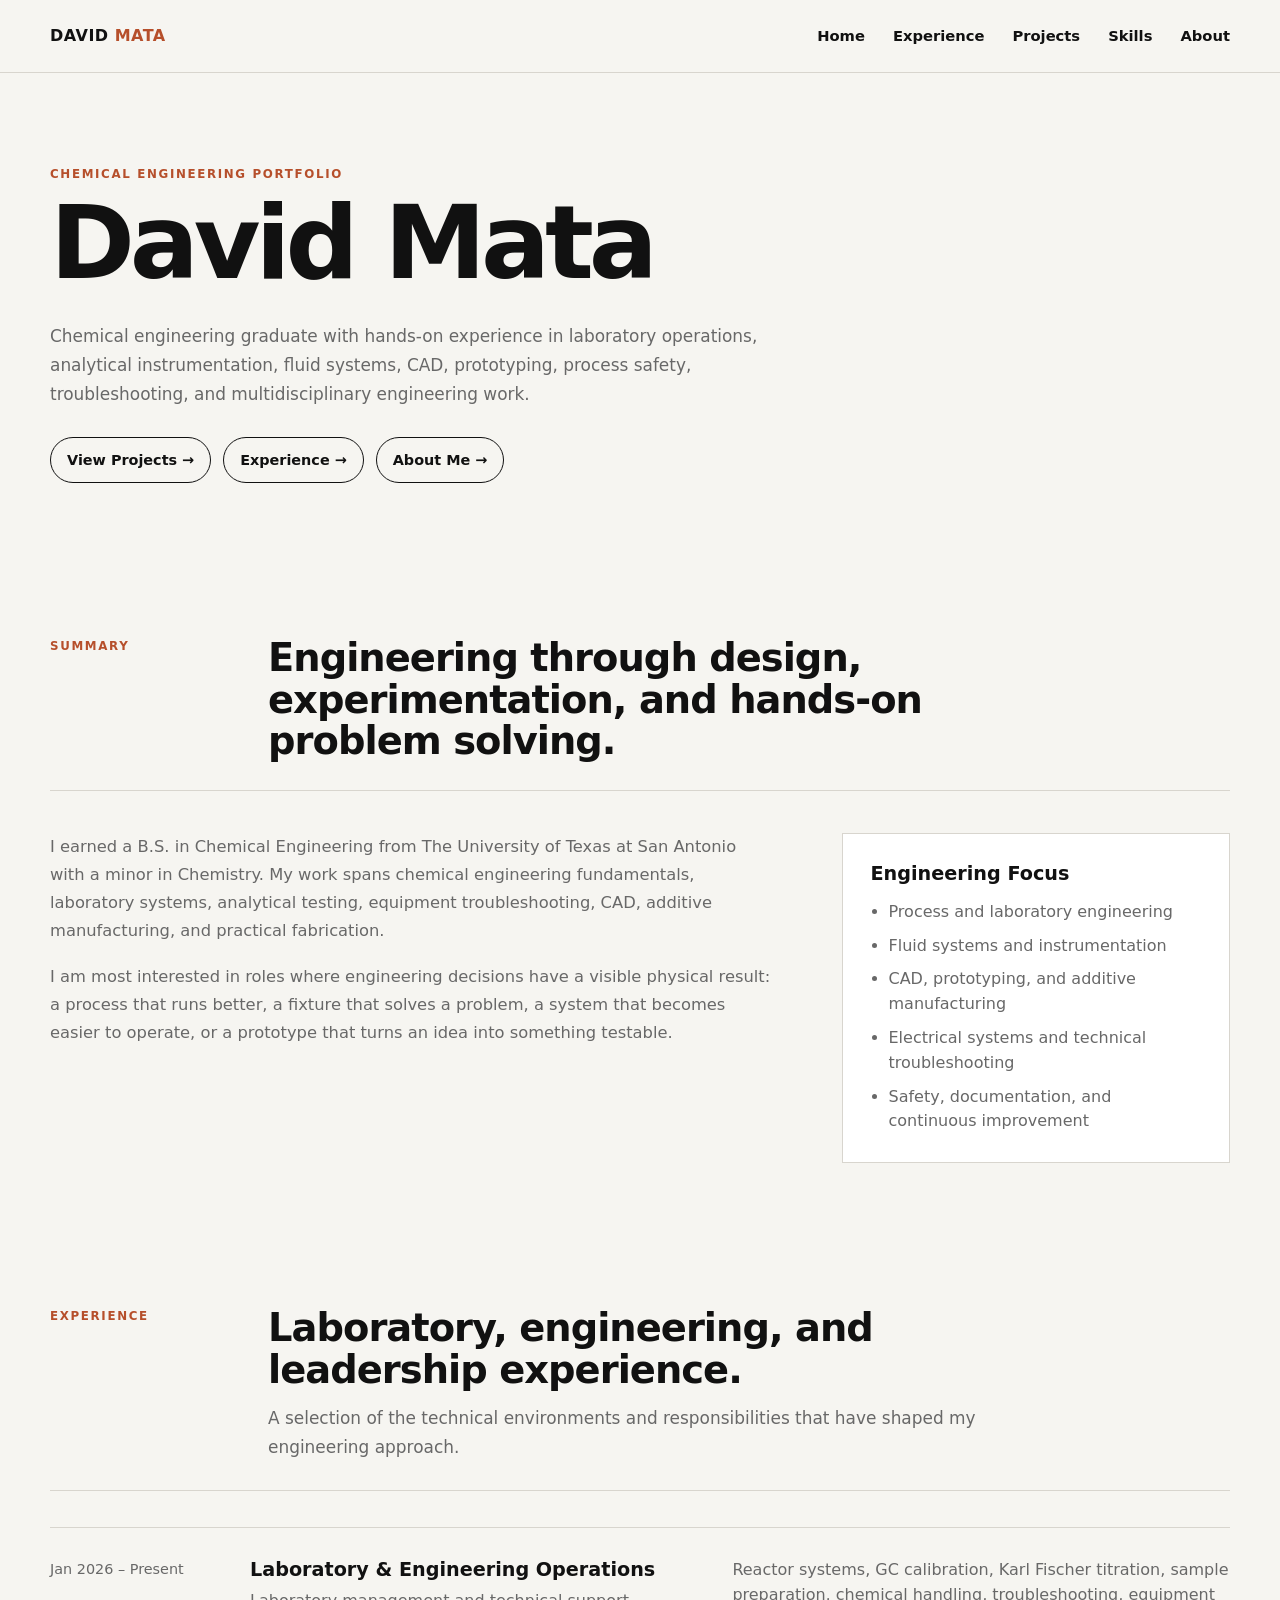
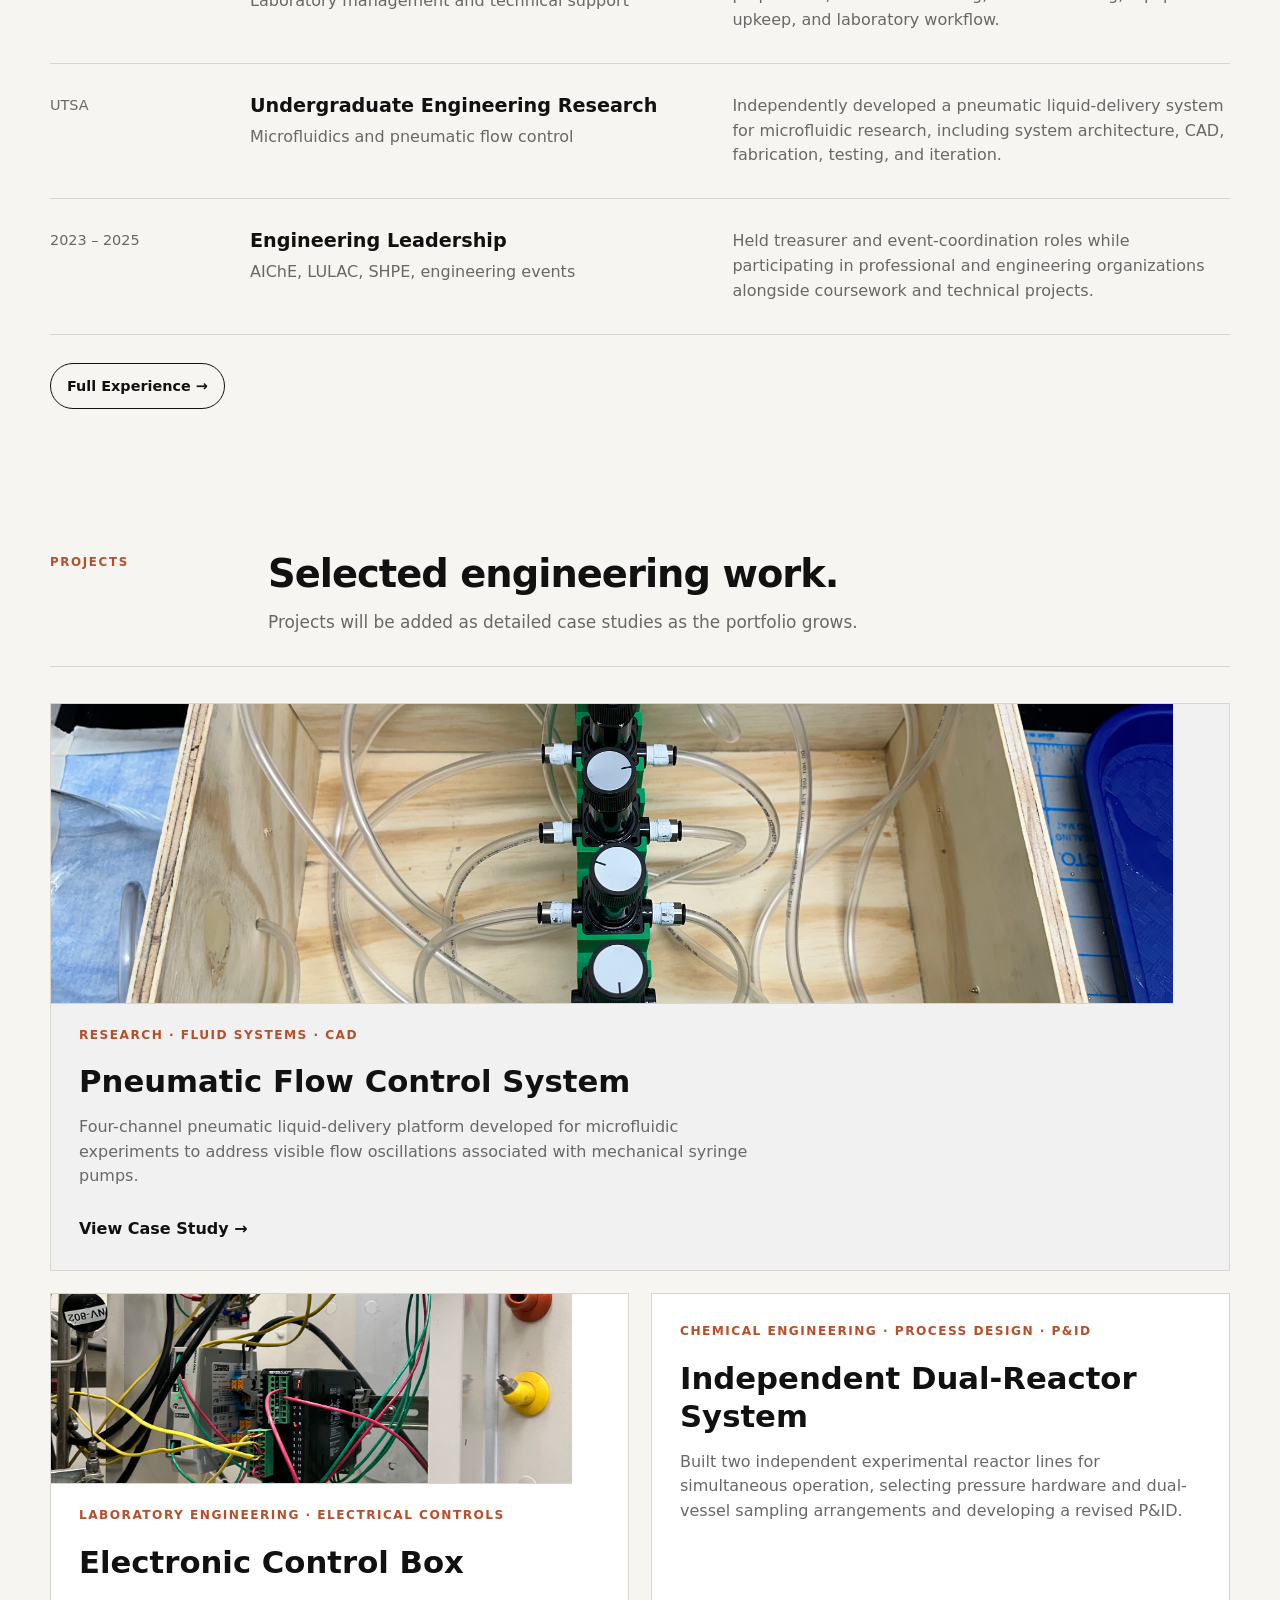
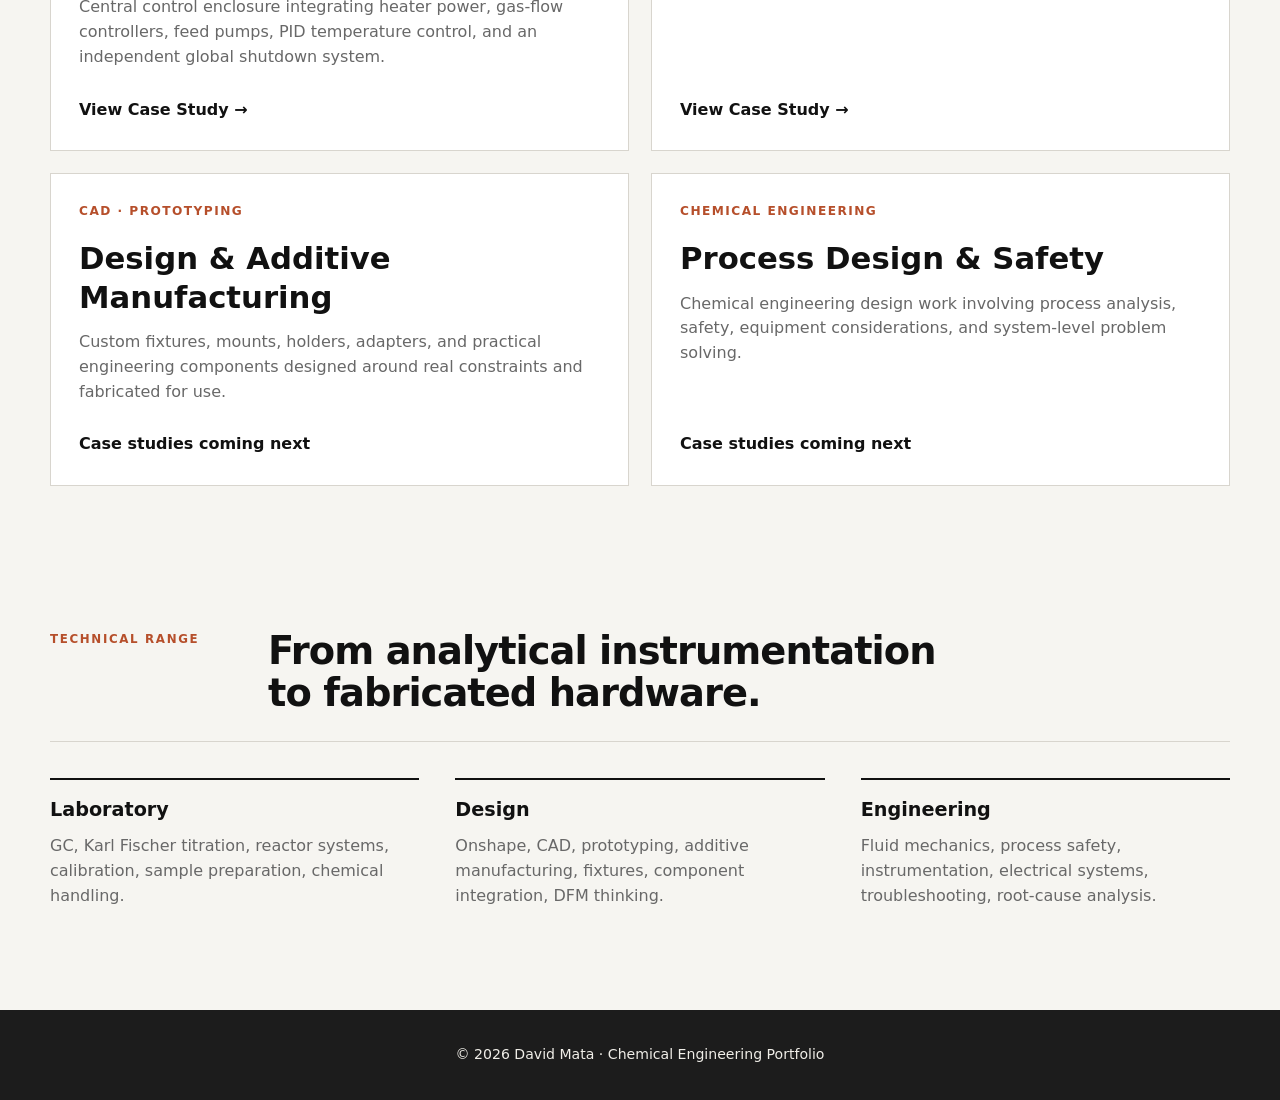
==== commit b9984781: "Feature dual-reactor case study on home page" ====
--- a/index.html
+++ b/index.html
@@ -175,6 +175,17 @@
                 </article>
 
                 <article class="project-card">
+                    <div class="project-type">Chemical Engineering · Process Design · P&amp;ID</div>
+                    <h3>Independent Dual-Reactor System</h3>
+                    <p>
+                        Built two independent experimental reactor lines for simultaneous
+                        operation, selecting pressure hardware and dual-vessel sampling
+                        arrangements and developing a revised P&amp;ID.
+                    </p>
+                    <a href="projects/dual-reactor-system/" class="project-link">View Case Study →</a>
+                </article>
+
+                <article class="project-card">
                     <div class="project-type">CAD · Prototyping</div>
                     <h3>Design & Additive Manufacturing</h3>
                     <p>
--- a/css/style.css
+++ b/css/style.css
@@ -345,6 +345,21 @@
     transition: transform 0.18s ease, border-color 0.18s ease;
 }
 
+
+.project-card-thumb {
+    display: block;
+    width: calc(100% + 56px);
+    height: 190px;
+    margin: -28px -28px 22px;
+    object-fit: cover;
+    border-bottom: 1px solid var(--line);
+    background: var(--soft);
+}
+
+.project-card.featured .project-card-thumb {
+    height: 300px;
+}
+
 .project-card:hover,
 .card:hover {
     transform: translateY(-3px);
@@ -592,11 +607,49 @@
 
 
 
+/* ---------- EMBEDDED PROJECT DOCUMENTS ---------- */
+
+.project-document {
+    width: 100%;
+    max-width: 980px;
+    margin: 24px 0 20px;
+}
+
+.project-document iframe {
+    display: block;
+    width: 100%;
+    height: min(65vw, 640px);
+    min-height: 360px;
+    border: 1px solid var(--line);
+    background: var(--surface);
+}
+
+.project-document figcaption {
+    margin-top: 9px;
+    color: var(--muted);
+    font-size: 0.85rem;
+    line-height: 1.55;
+}
+
+.project-document figcaption a {
+    color: var(--accent);
+    font-weight: 700;
+    text-decoration: underline;
+    text-underline-offset: 3px;
+}
+
 /* ---------- PROJECT VIDEO ---------- */
 
 .project-video-wrap {
     max-width: 900px;
     margin: 28px 0 8px;
+}
+
+.project-video-side {
+    max-width: 390px;
+    margin: 0;
+    align-self: center;
+    justify-self: end;
 }
 
 .project-video {
@@ -742,6 +795,17 @@
         max-width: 620px;
     }
 
+    .project-video-side {
+        max-width: 620px;
+        width: 100%;
+        justify-self: start;
+    }
+
+    .project-card.featured .project-card-thumb,
+    .project-card-thumb {
+        height: 210px;
+    }
+
     .project-image-grid img {
         height: auto;
         max-height: 500px;
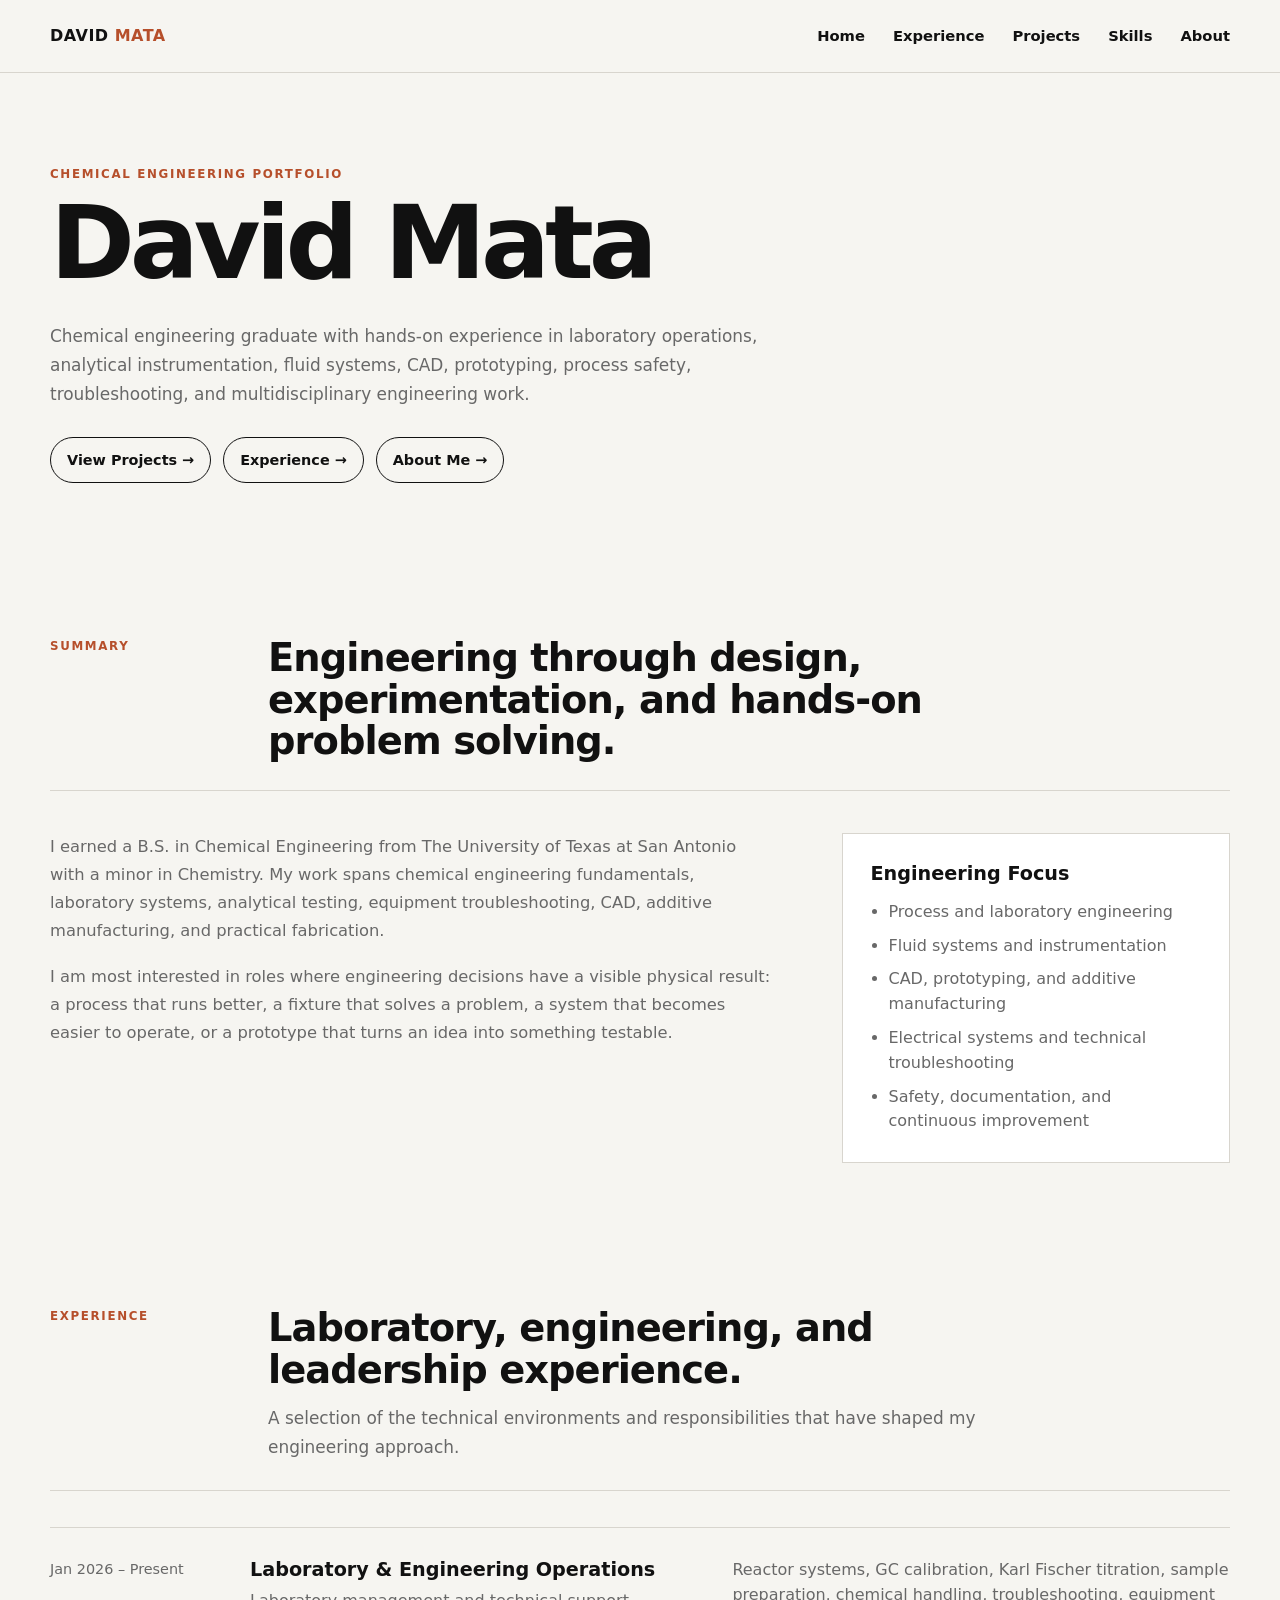
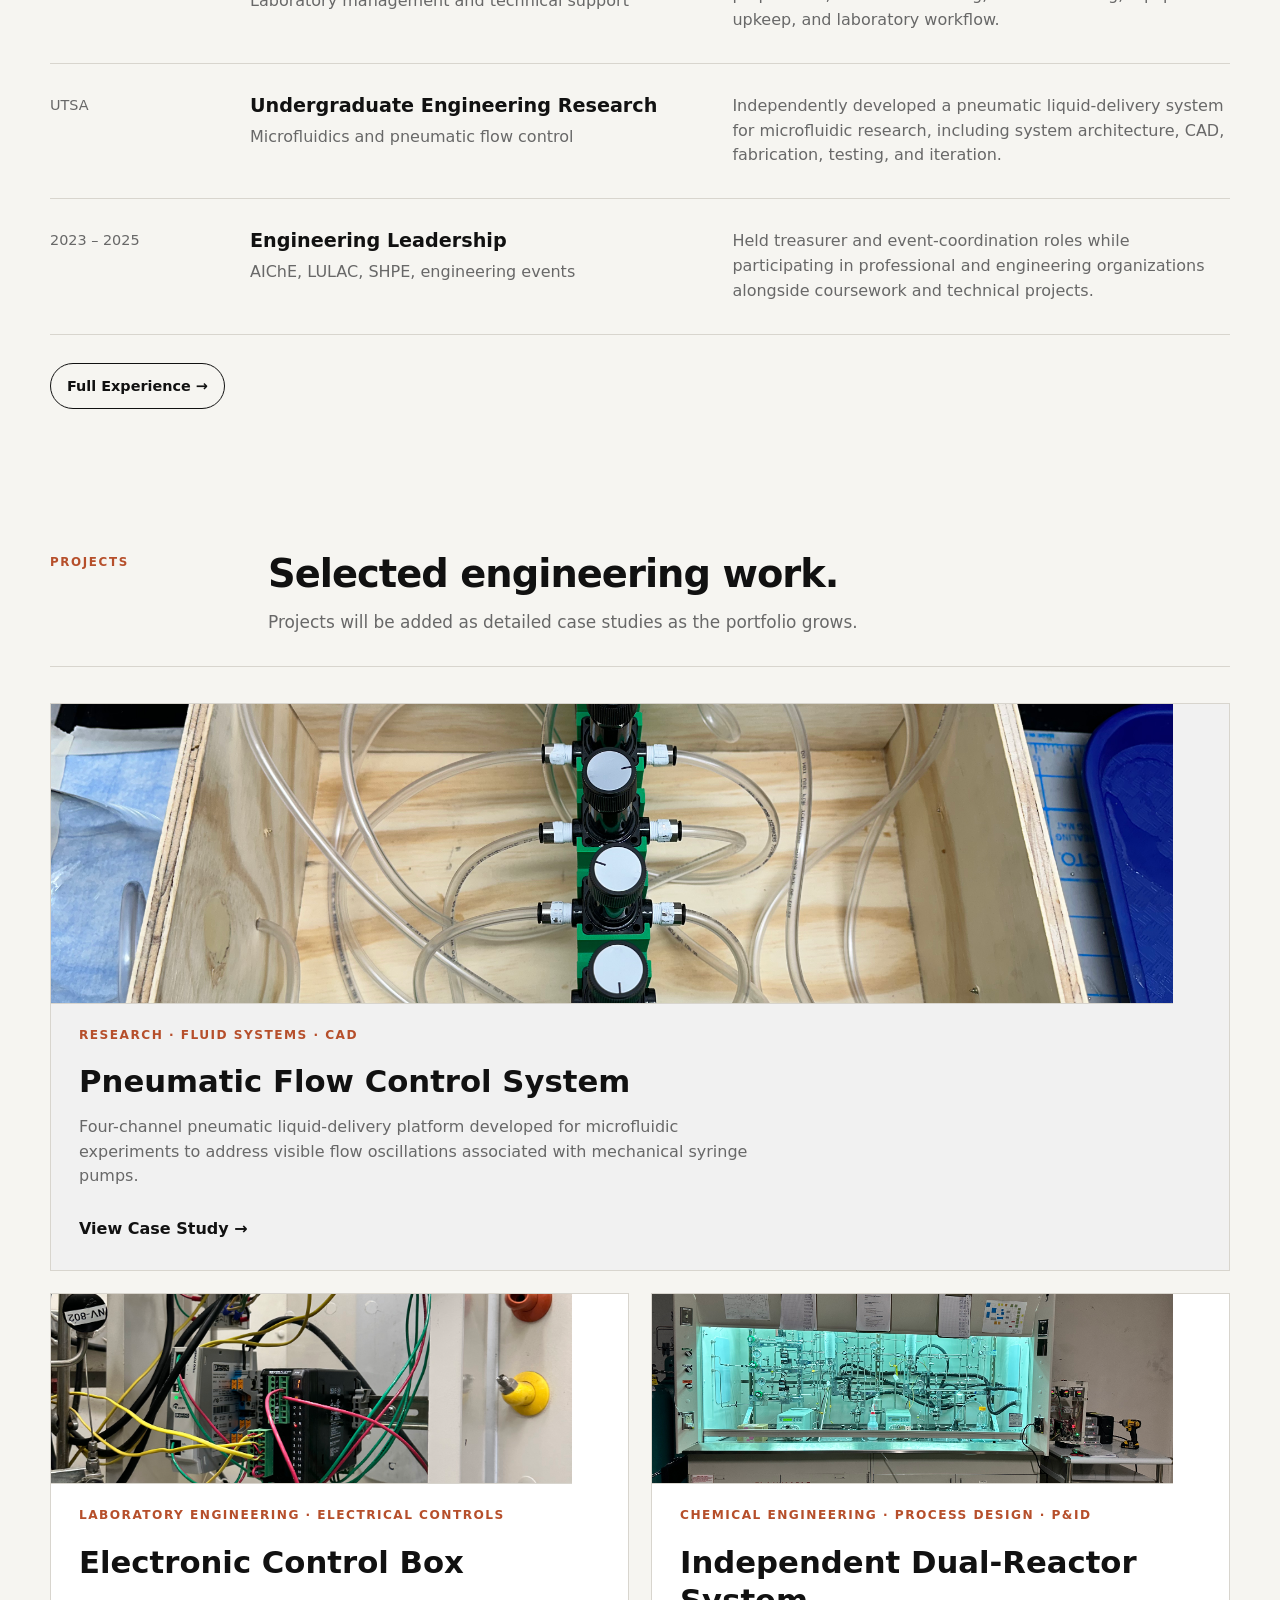
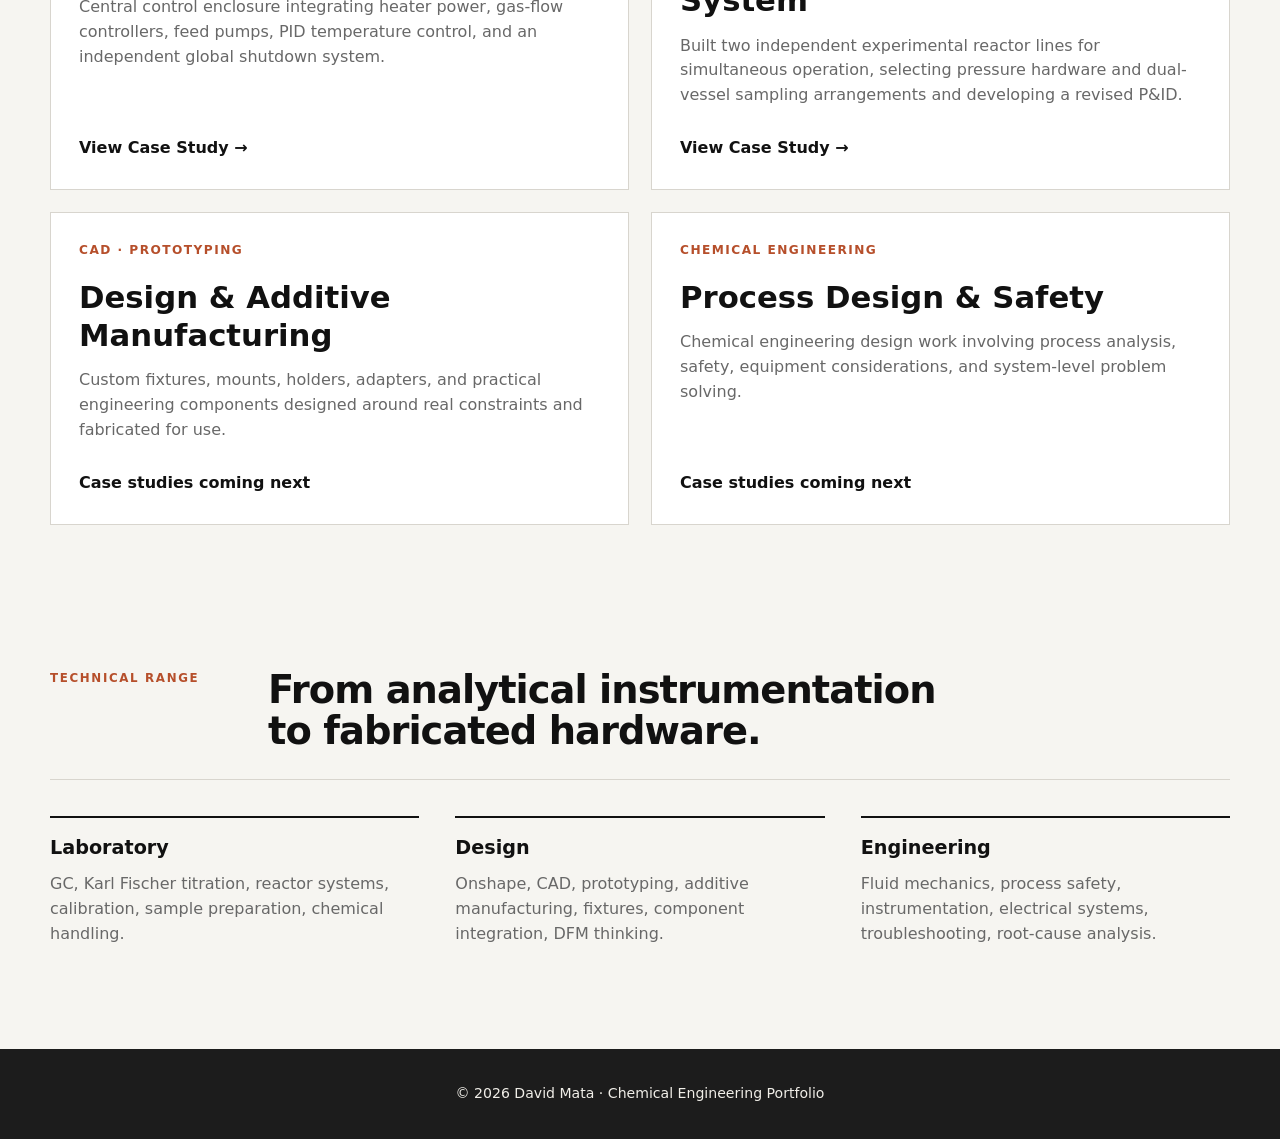
==== commit a0edbbb8: "Show reactor system thumbnail on homepage" ====
--- a/index.html
+++ b/index.html
@@ -5,7 +5,7 @@
     <meta name="viewport" content="width=device-width, initial-scale=1.0">
     <meta name="description" content="David Mata chemical engineering portfolio featuring laboratory, process, CAD, prototyping, and engineering project experience.">
     <title>David Mata | Chemical Engineering Portfolio</title>
-    <link rel="stylesheet" href="css/style.css?v=20261001-2">
+    <link rel="stylesheet" href="css/style.css?v=20261007-1">
 </head>
 <body>
 
@@ -175,6 +175,9 @@
                 </article>
 
                 <article class="project-card">
+                    <img class="project-card-thumb"
+                         src="images/dual-reactor-system/fumehood-progress-final.png"
+                         alt="Dual-reactor installation in the fume hood" loading="lazy">
                     <div class="project-type">Chemical Engineering · Process Design · P&amp;ID</div>
                     <h3>Independent Dual-Reactor System</h3>
                     <p>
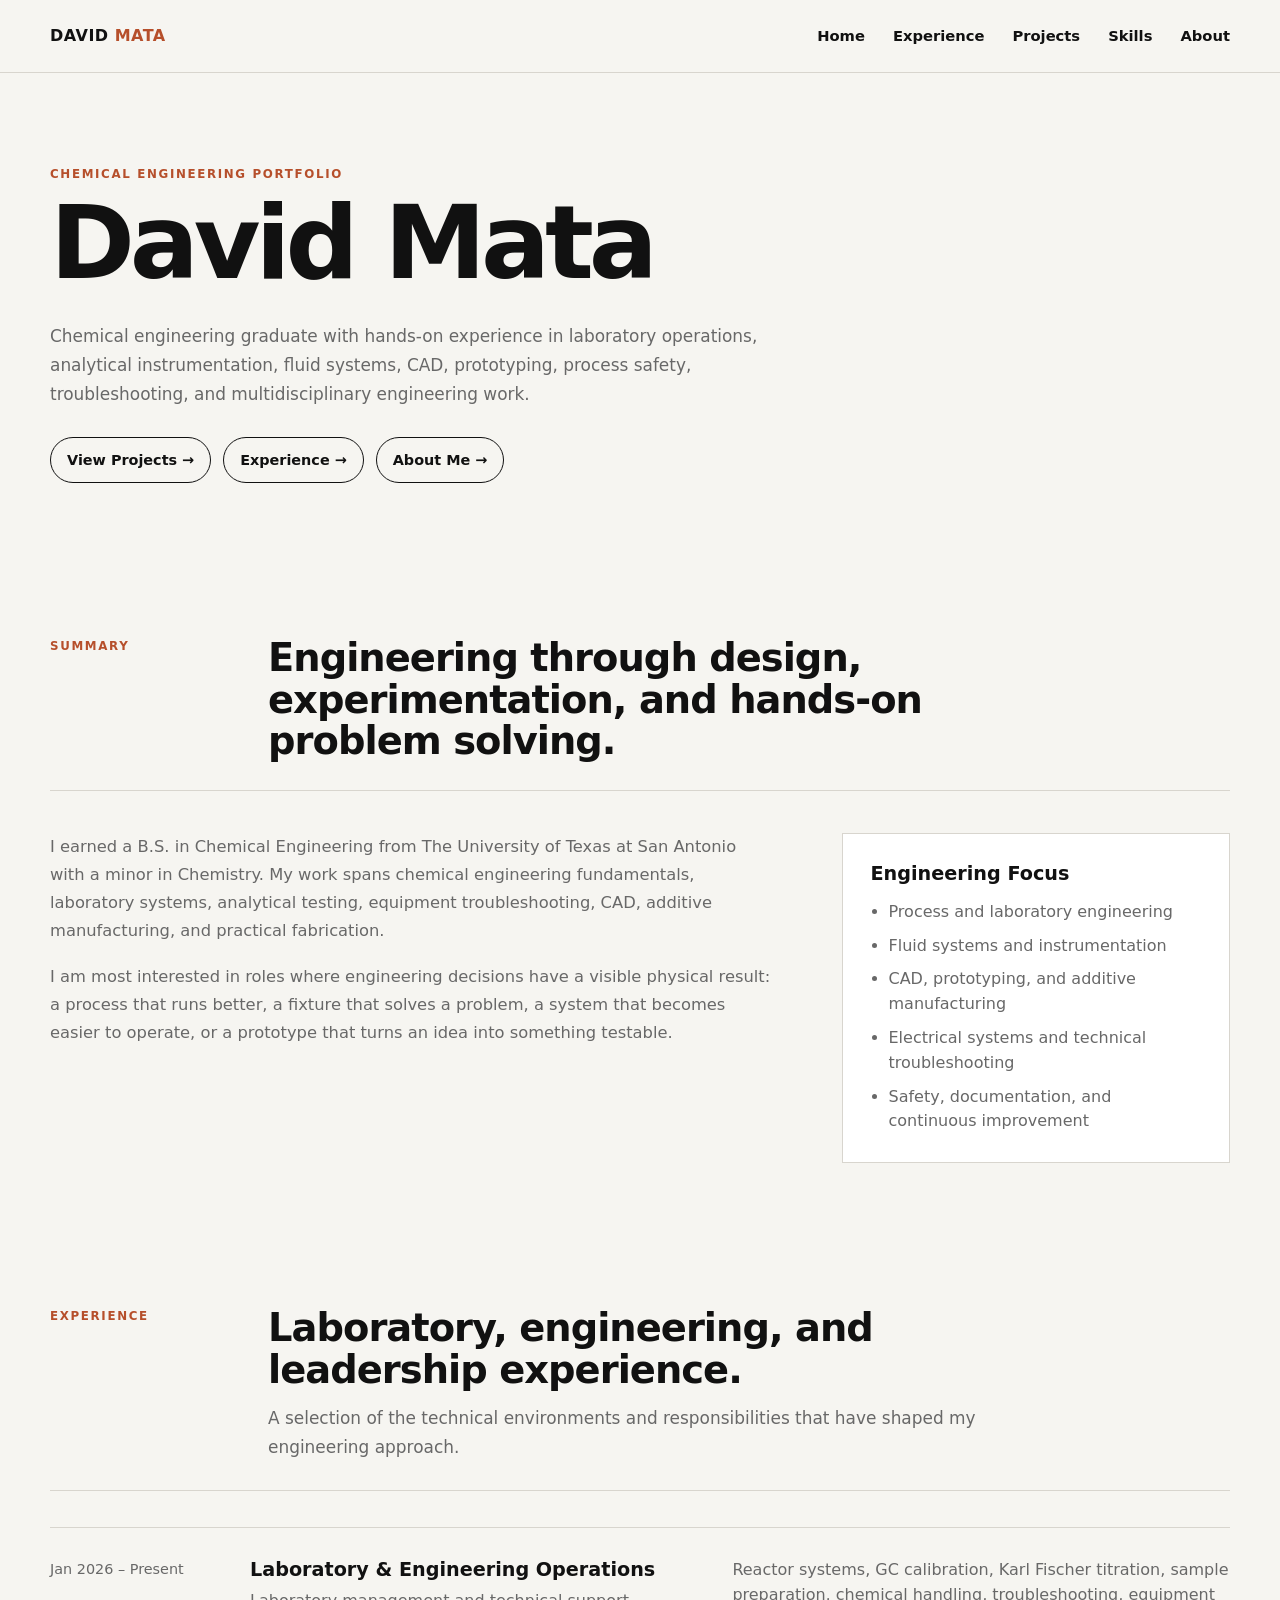
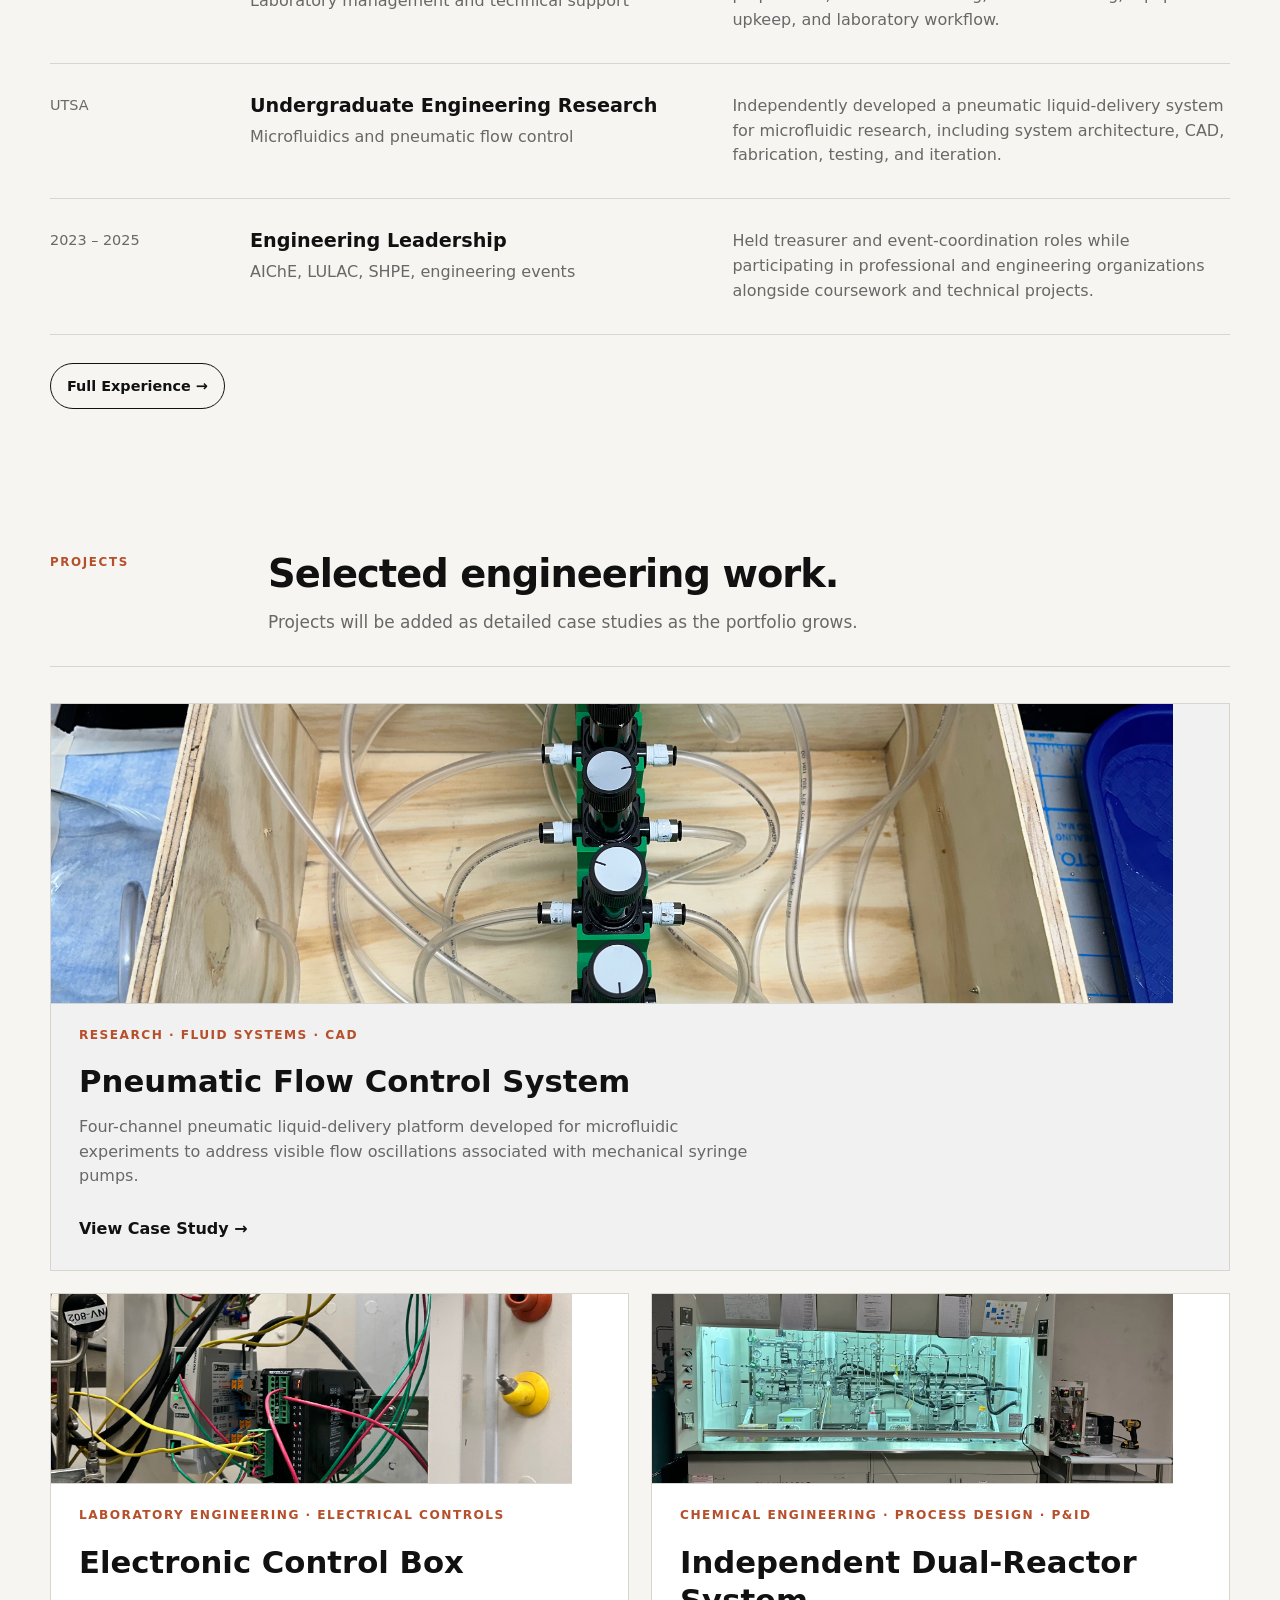
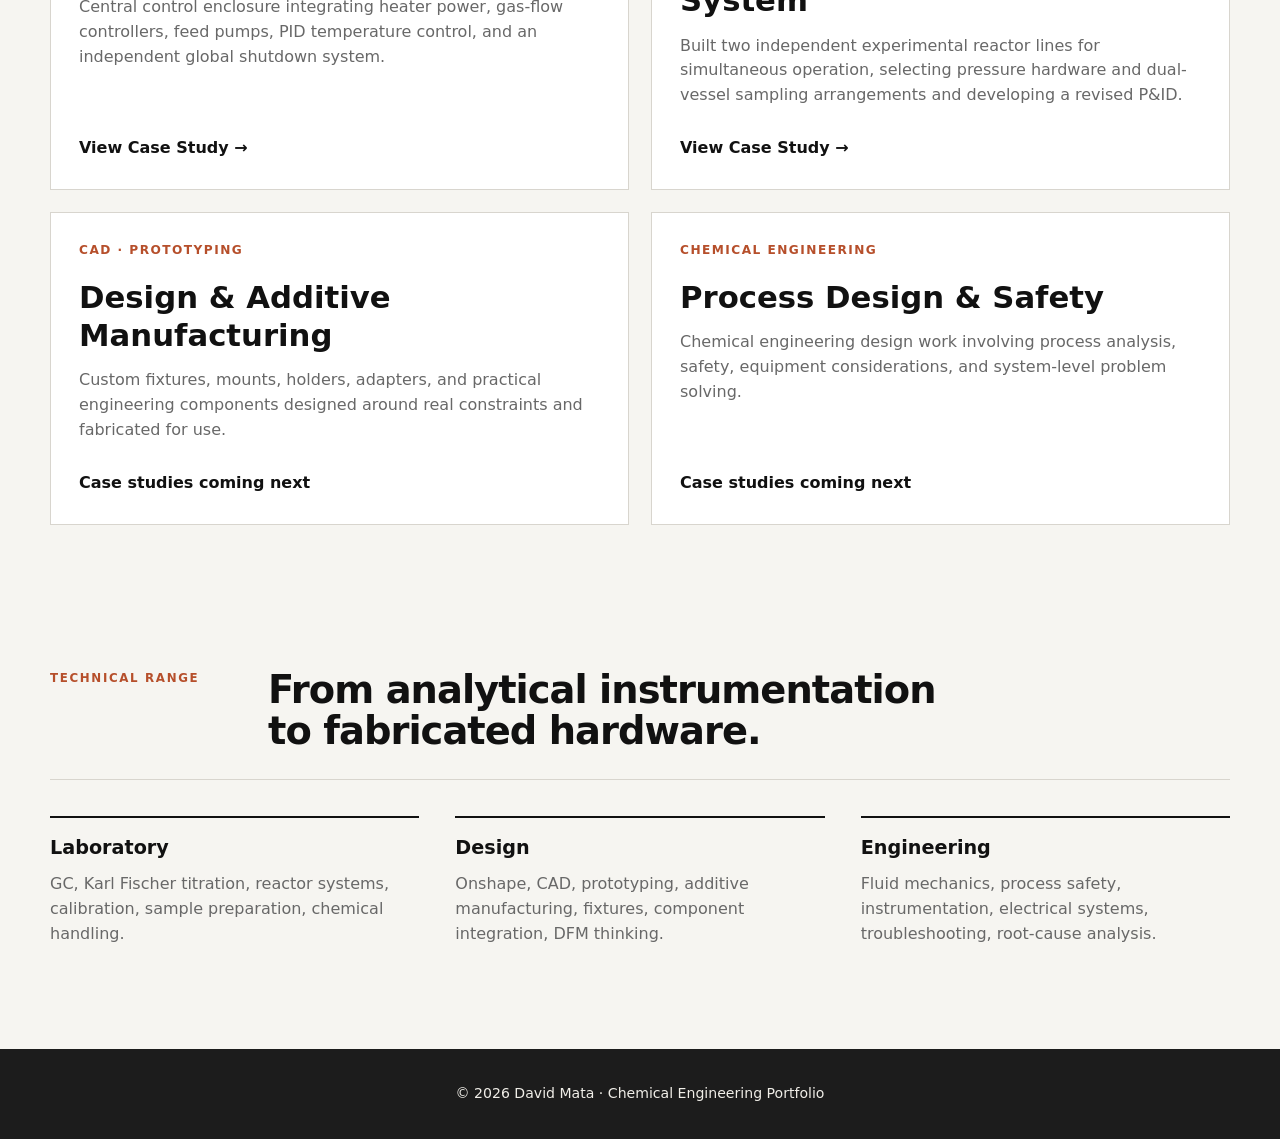
==== commit e0e9f657: "Use optimized reactor thumbnail on home page" ====
--- a/index.html
+++ b/index.html
@@ -176,7 +176,7 @@
 
                 <article class="project-card">
                     <img class="project-card-thumb"
-                         src="images/dual-reactor-system/fumehood-progress-final.png"
+                         src="images/dual-reactor-system/fumehood-progress-final.webp"
                          alt="Dual-reactor installation in the fume hood" loading="lazy">
                     <div class="project-type">Chemical Engineering · Process Design · P&amp;ID</div>
                     <h3>Independent Dual-Reactor System</h3>
--- a/css/style.css
+++ b/css/style.css
@@ -638,6 +638,47 @@
     text-underline-offset: 3px;
 }
 
+
+/* ---------- INLINE ENGINEERING DIAGRAMS ---------- */
+
+.project-diagram {
+    width: 100%;
+    max-width: 1080px;
+    margin: 28px 0 18px;
+}
+
+.project-diagram > a {
+    display: block;
+    border: 1px solid var(--line);
+    background: var(--surface);
+}
+
+.project-diagram img {
+    display: block;
+    width: 100%;
+    height: auto;
+    object-fit: contain;
+}
+
+.project-diagram figcaption {
+    margin-top: 9px;
+    color: var(--muted);
+    font-size: 0.85rem;
+    line-height: 1.55;
+}
+
+.project-diagram figcaption a,
+.project-inline-link {
+    color: var(--accent);
+    text-decoration: underline;
+    text-underline-offset: 3px;
+    font-weight: 650;
+}
+
+.project-photo-wide {
+    margin-top: 24px;
+}
+
 /* ---------- PROJECT VIDEO ---------- */
 
 .project-video-wrap {
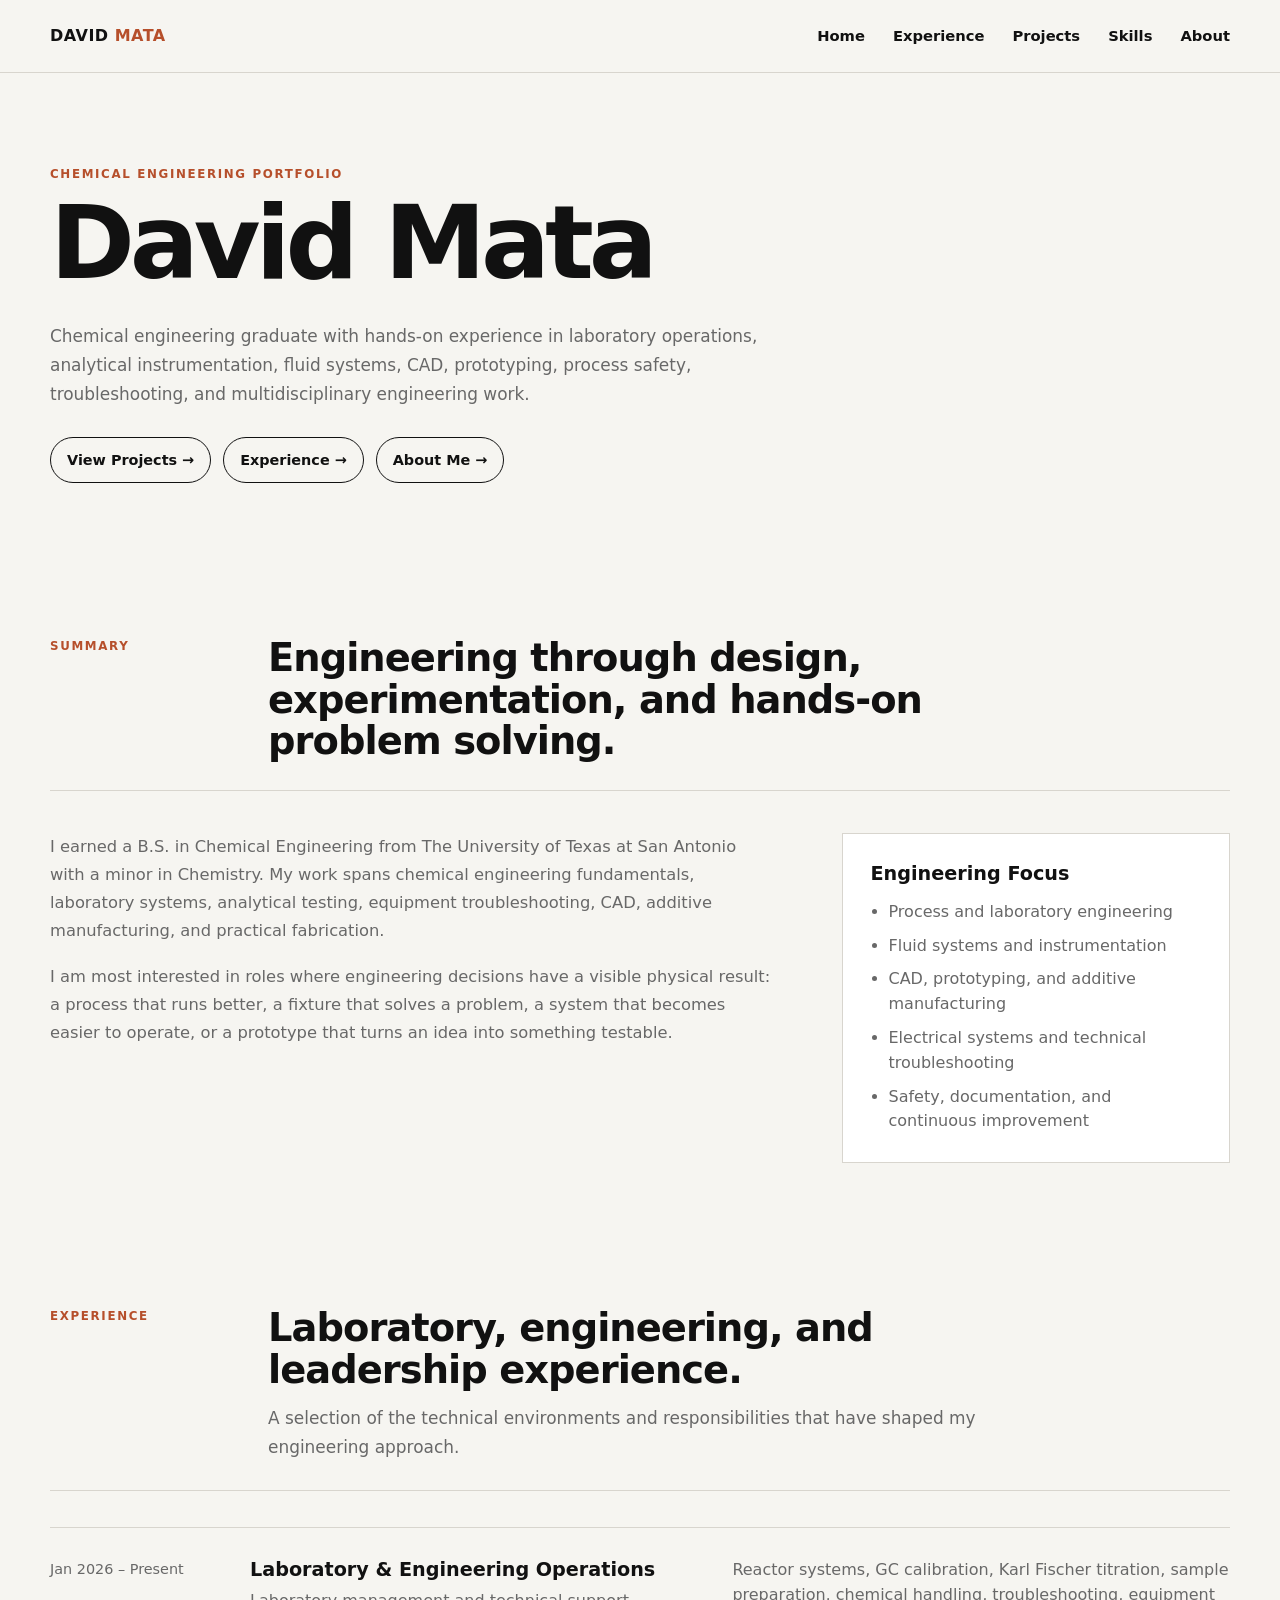
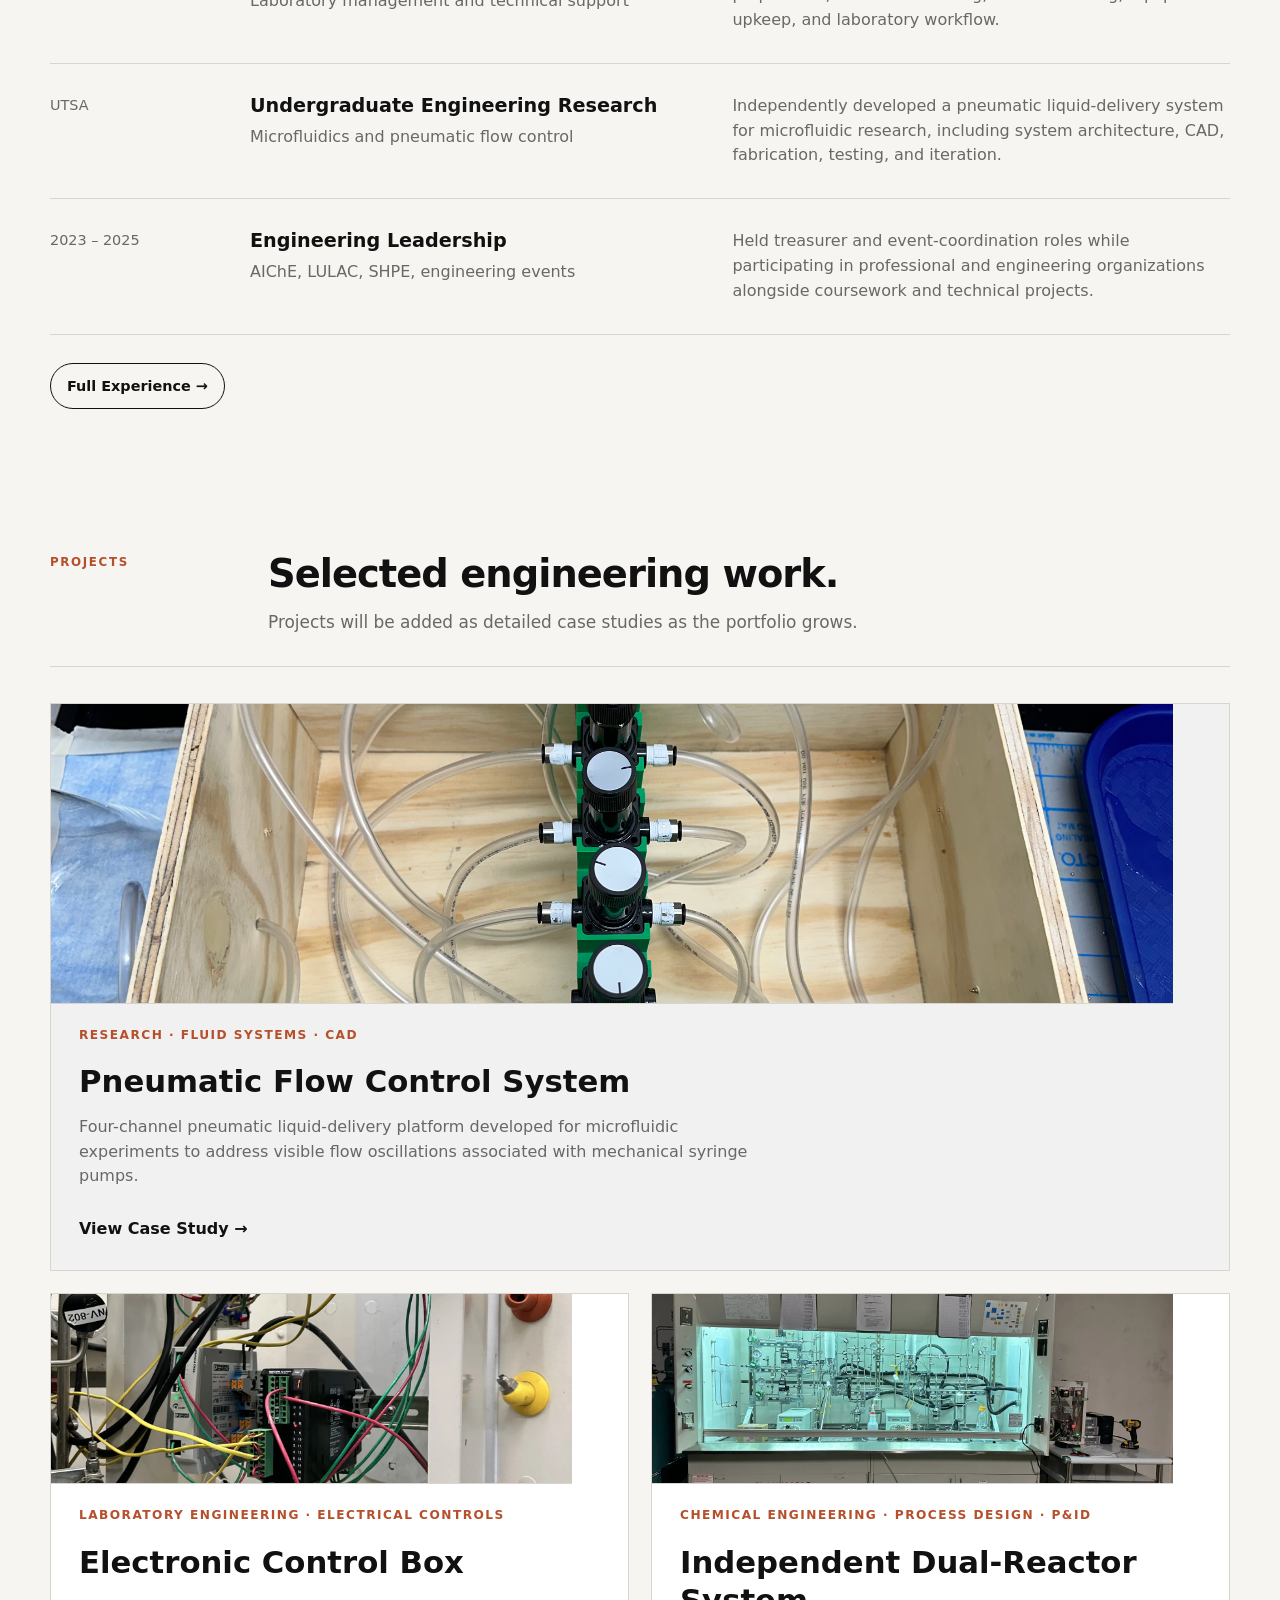
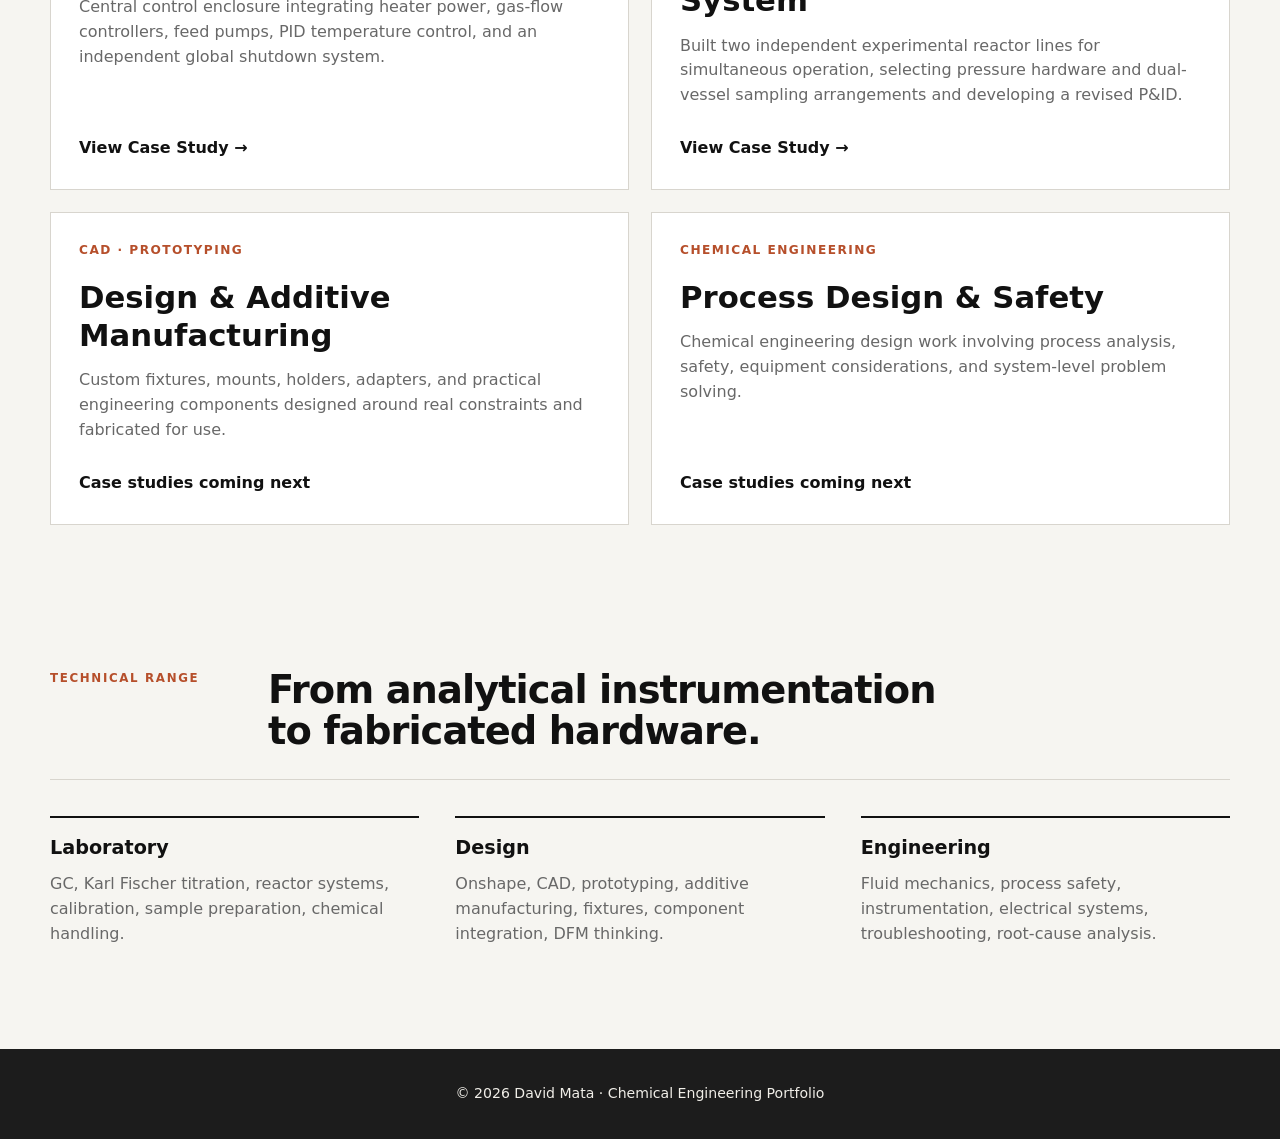
==== commit bd6c3604: "Use optimized electronic control box thumbnail" ====
--- a/index.html
+++ b/index.html
@@ -161,7 +161,7 @@
 
                 <article class="project-card">
                     <img class="project-card-thumb"
-                         src="images/electronic-control-box/electronic-component-box.png"
+                         src="images/electronic-control-box/electronic-component-box.webp"
                          alt="Electronic control box for laboratory reactor system">
                     <div class="project-type">Laboratory Engineering · Electrical Controls</div>
                     <h3>Electronic Control Box</h3>
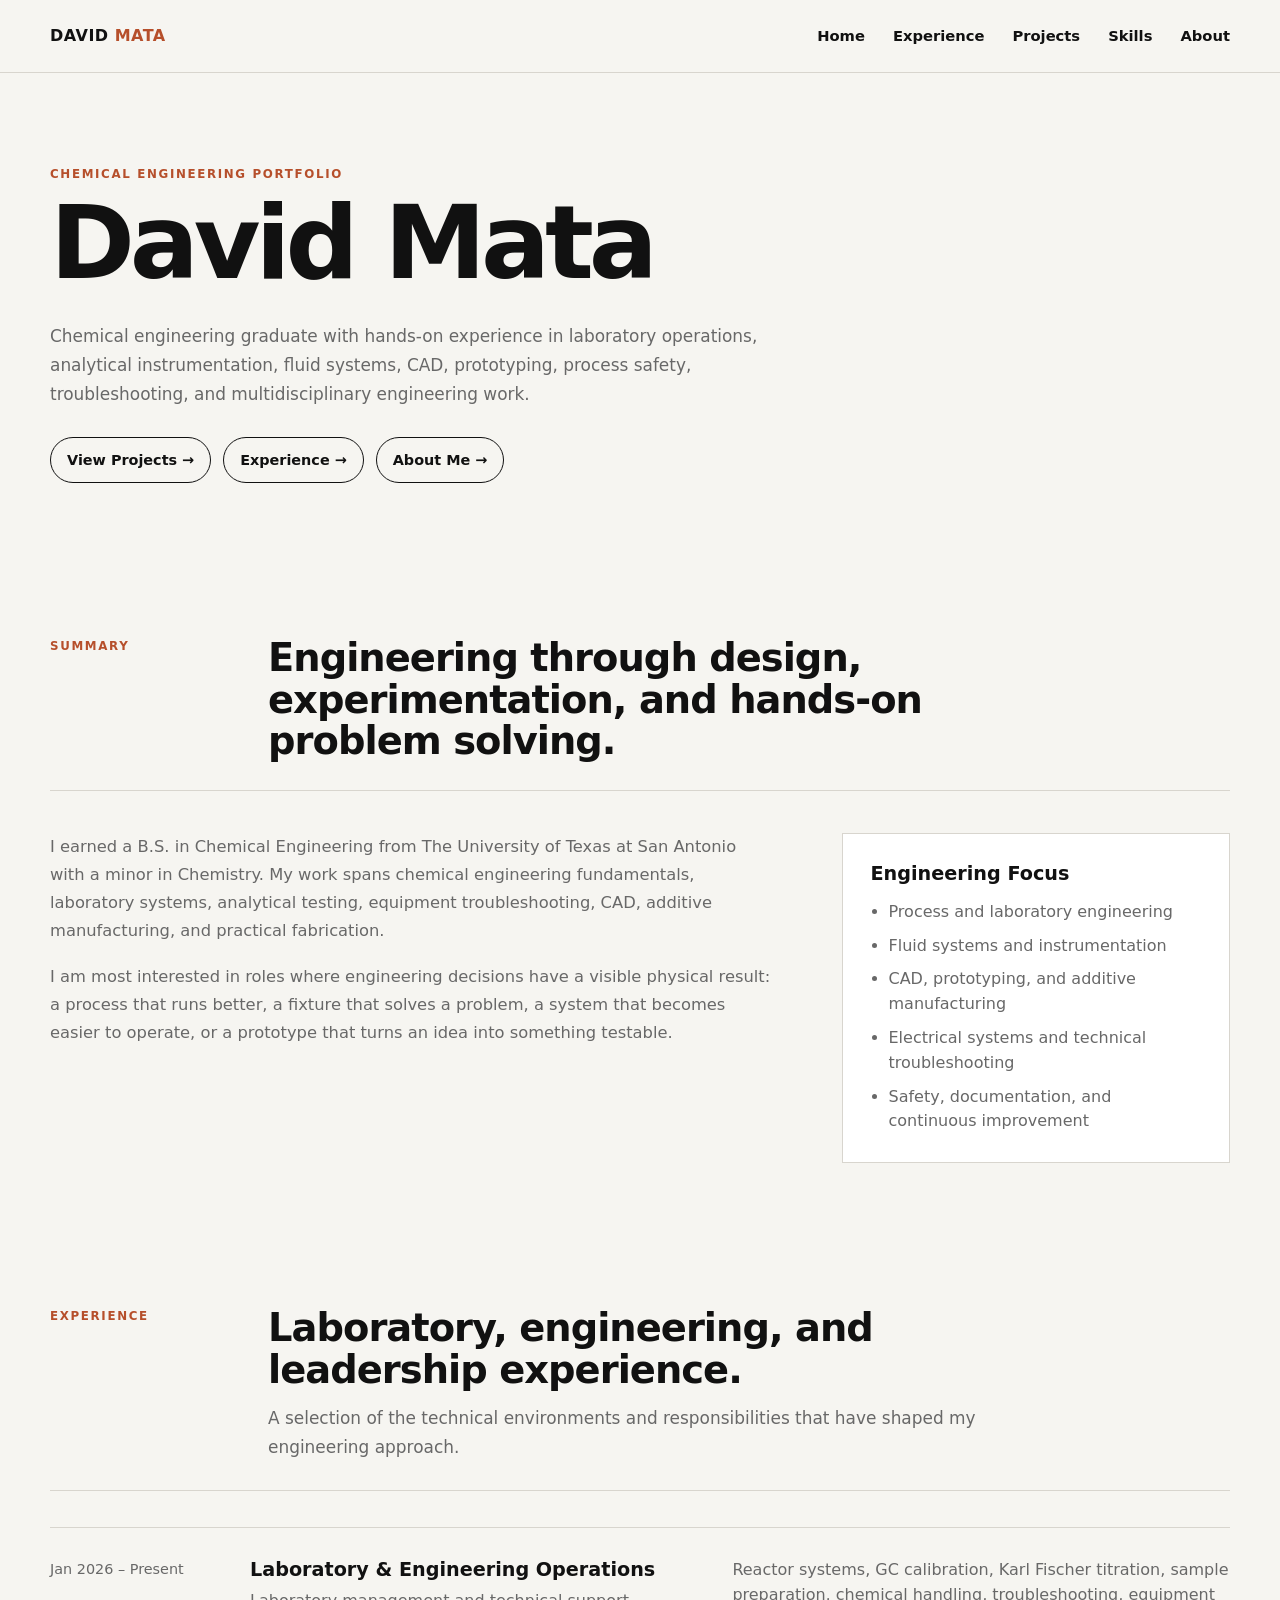
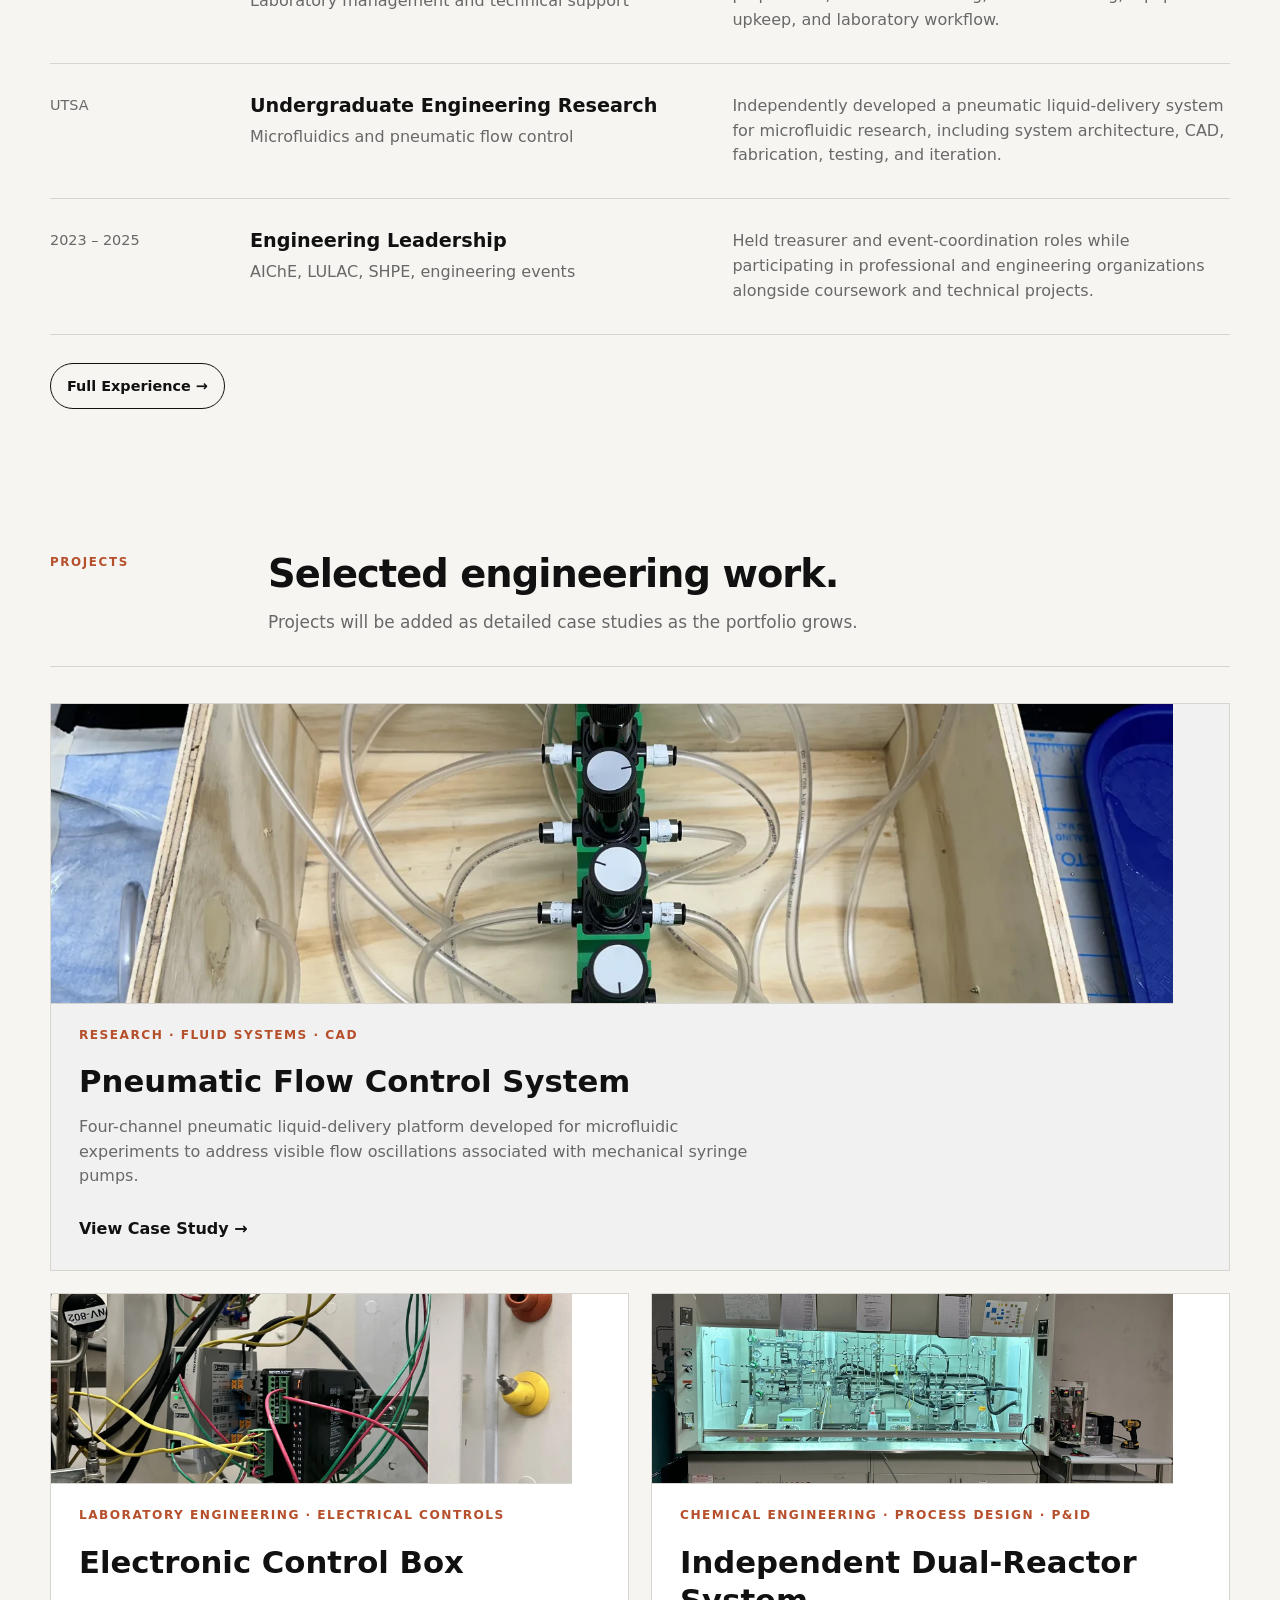
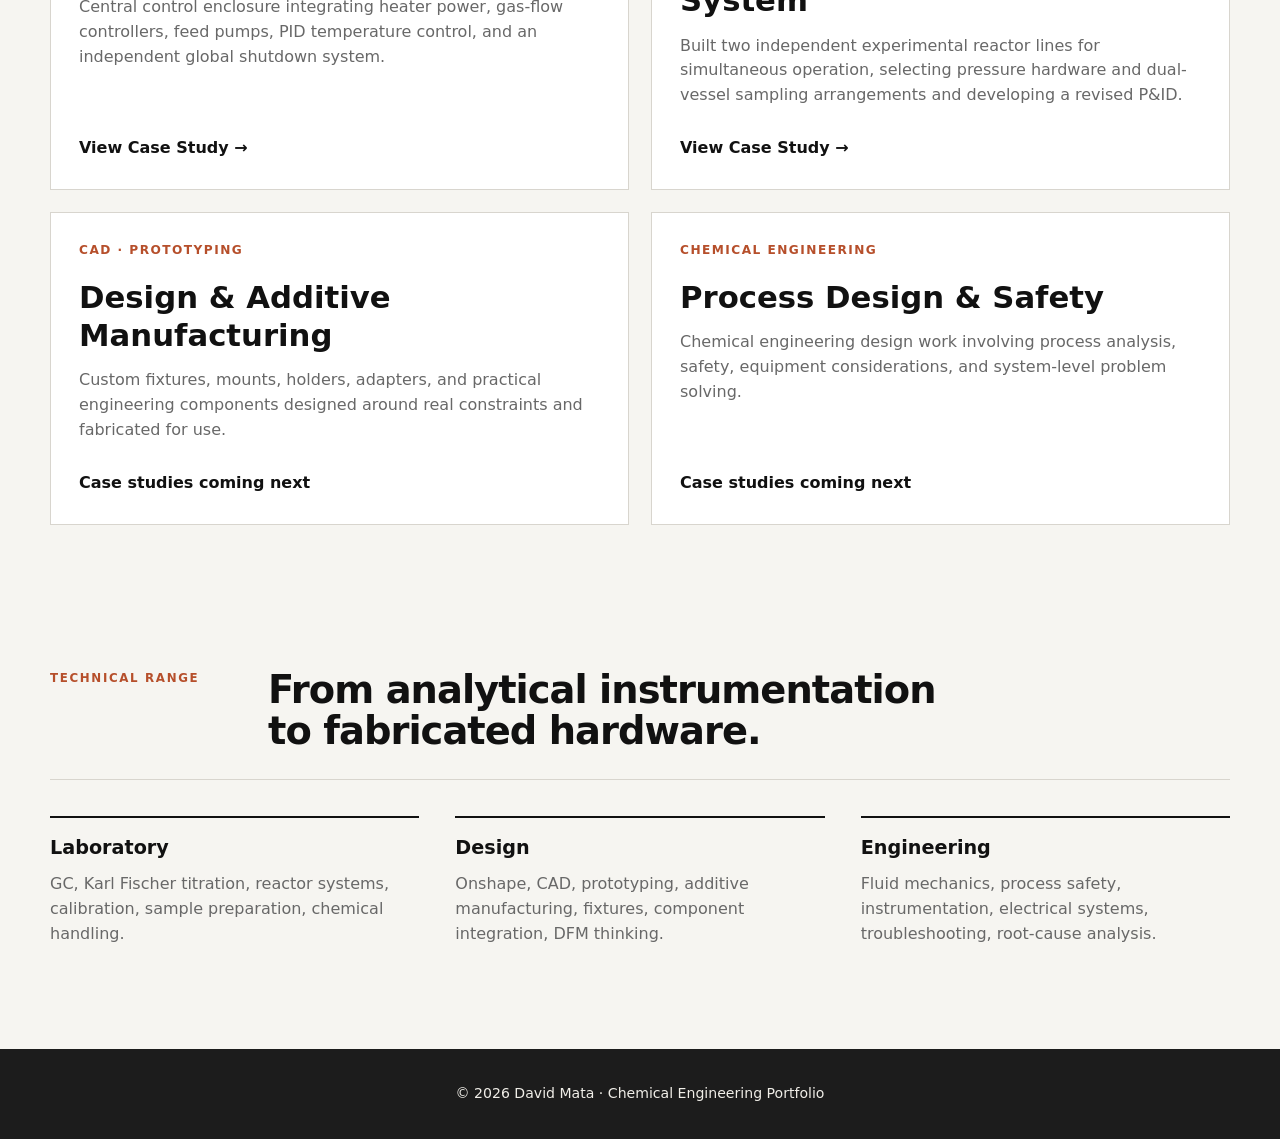
==== commit 195523b3: "Use optimized pneumatic project thumbnail" ====
--- a/index.html
+++ b/index.html
@@ -145,7 +145,7 @@
             <div class="project-grid">
                 <article class="project-card featured">
                     <img class="project-card-thumb"
-                         src="images/pneumatic-flow-system/pump-prototype-2b.png"
+                         src="images/pneumatic-flow-system/pump-prototype-2b.webp"
                          alt="Completed pneumatic flow control system">
                     <div class="project-type">Research · Fluid Systems · CAD</div>
                     <h3>Pneumatic Flow Control System</h3>
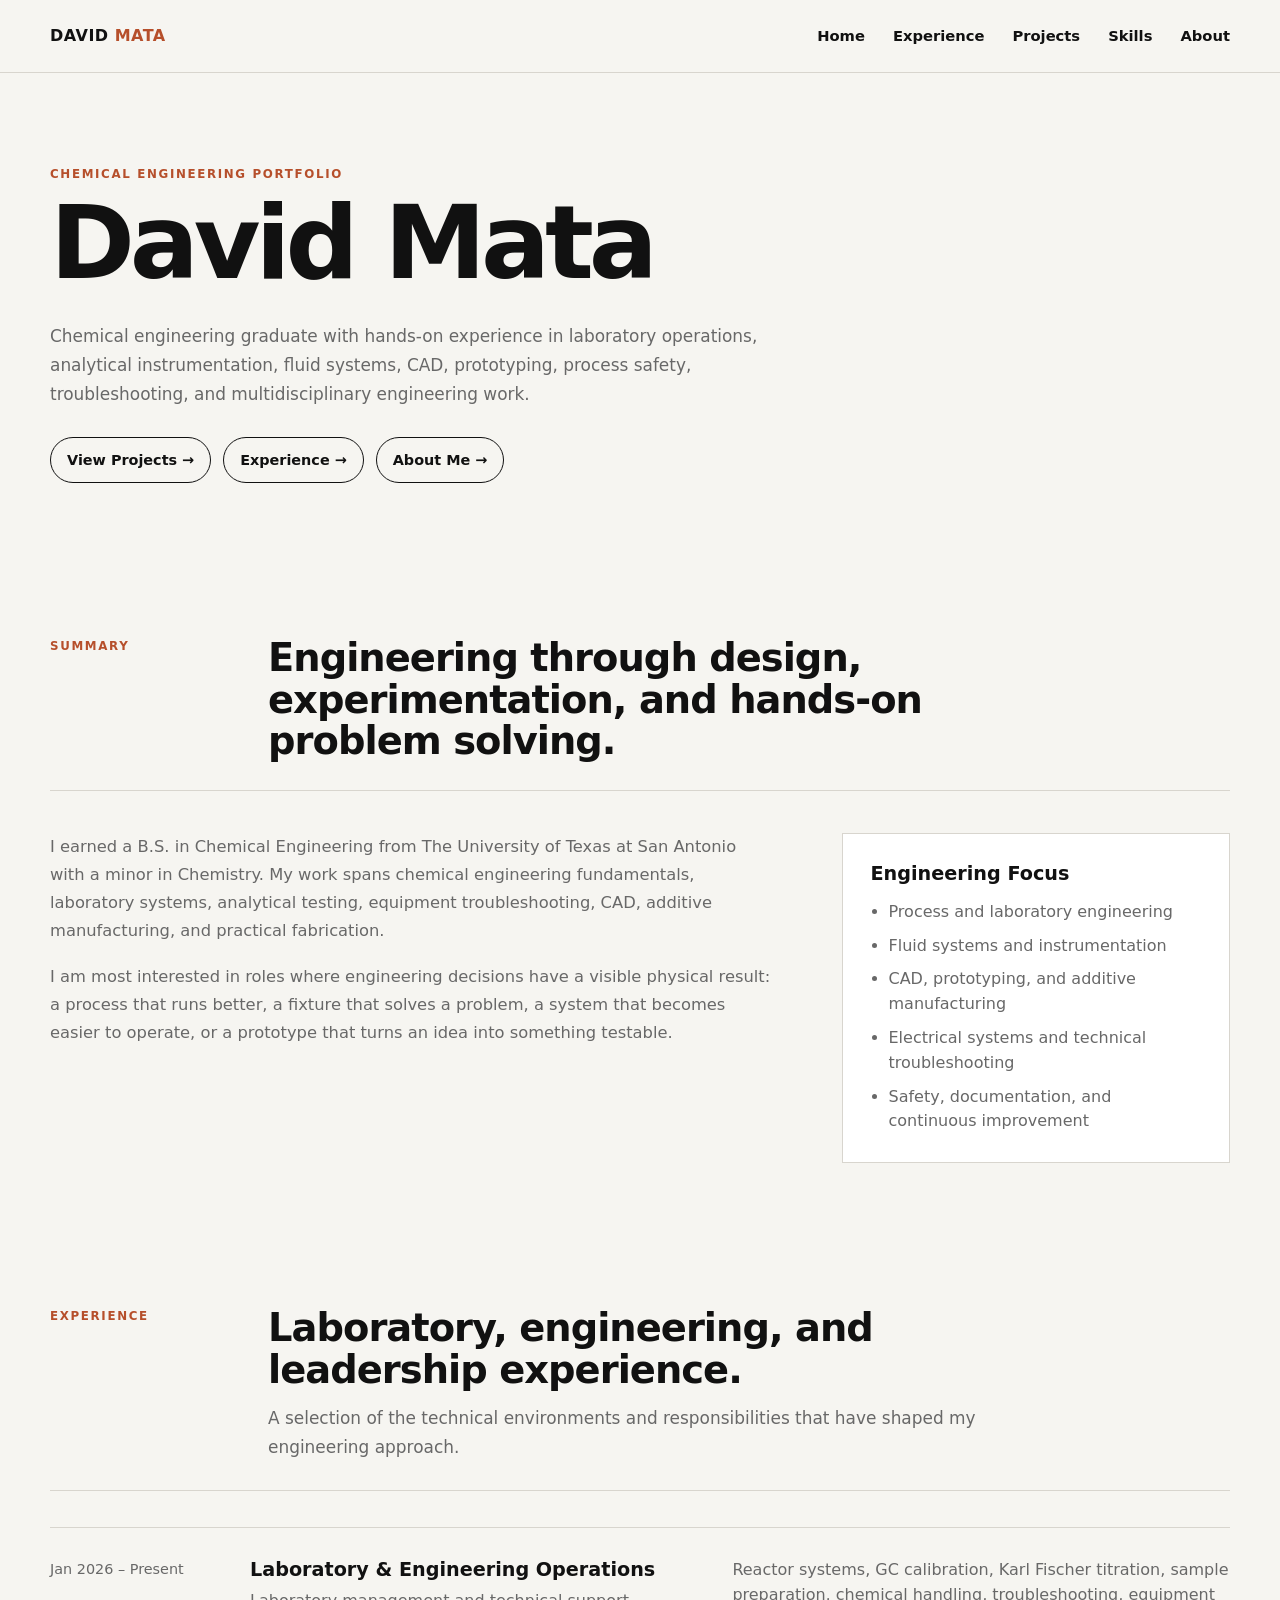
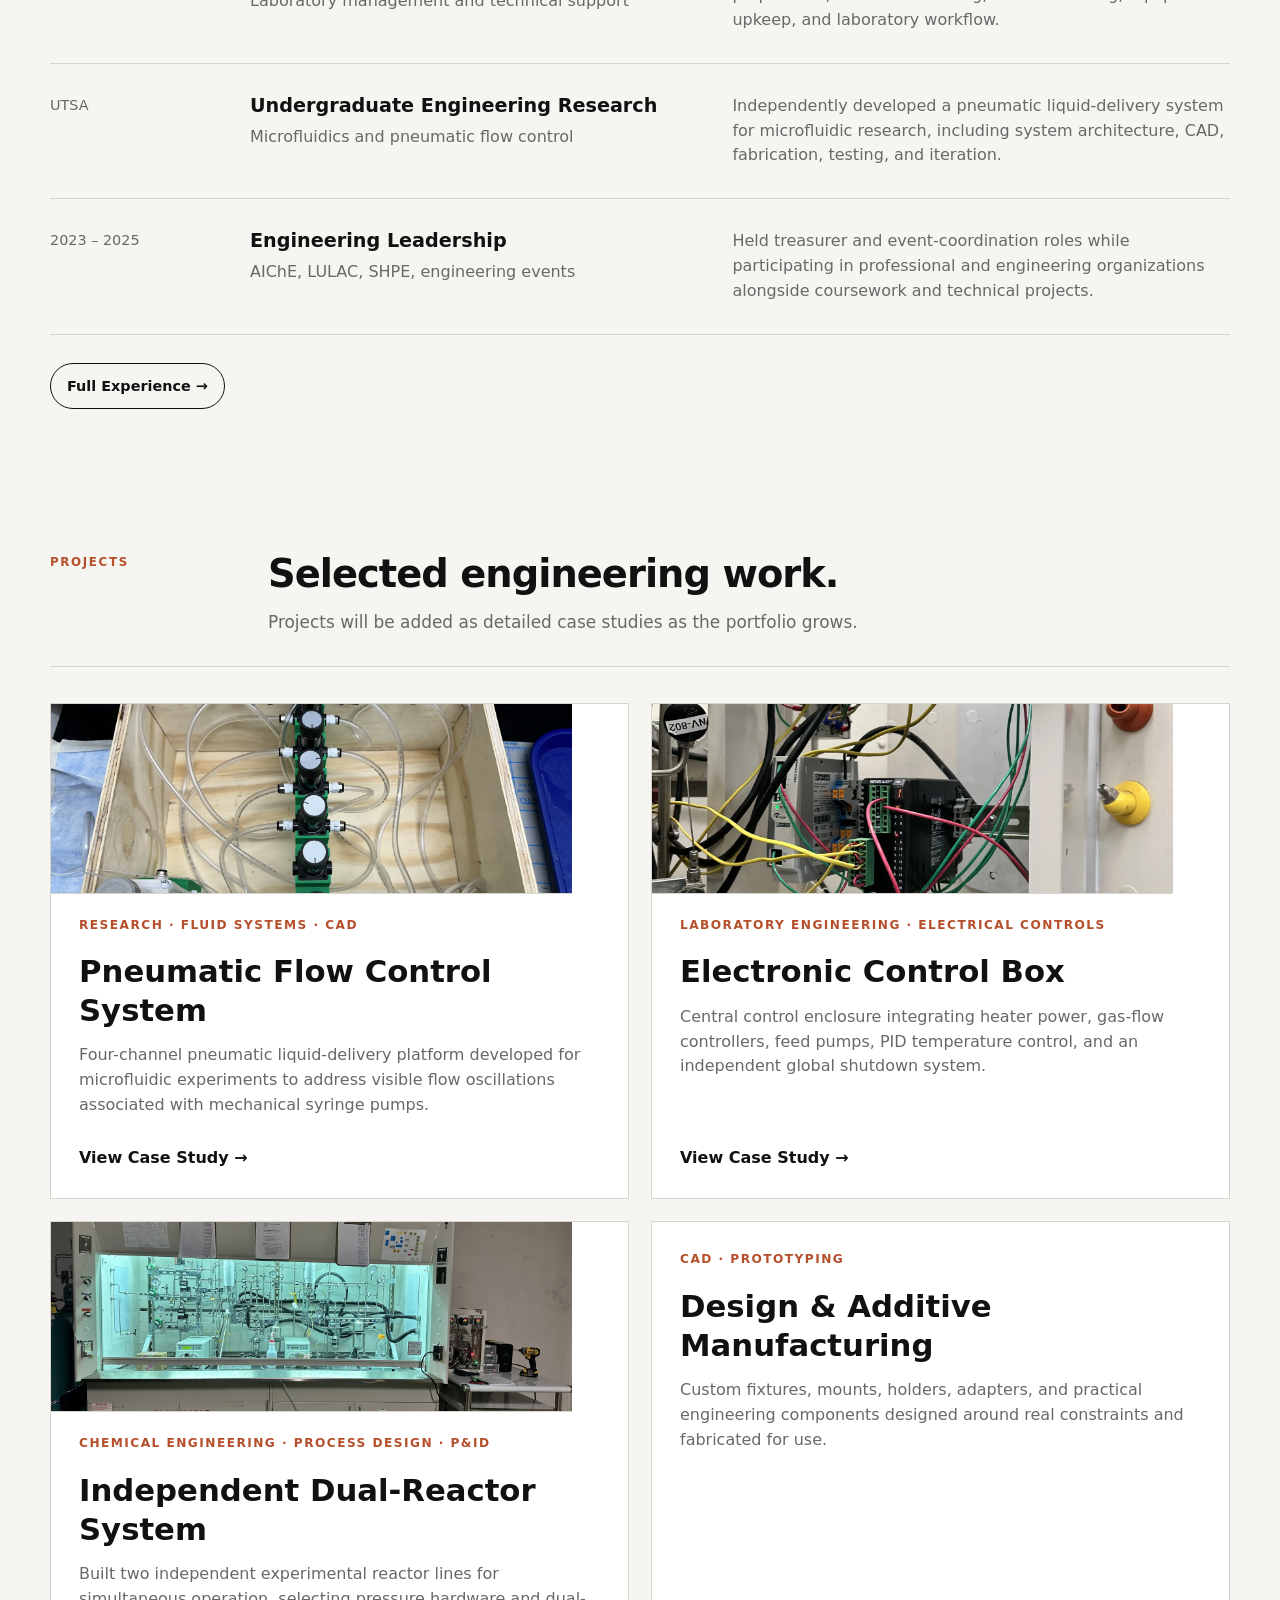
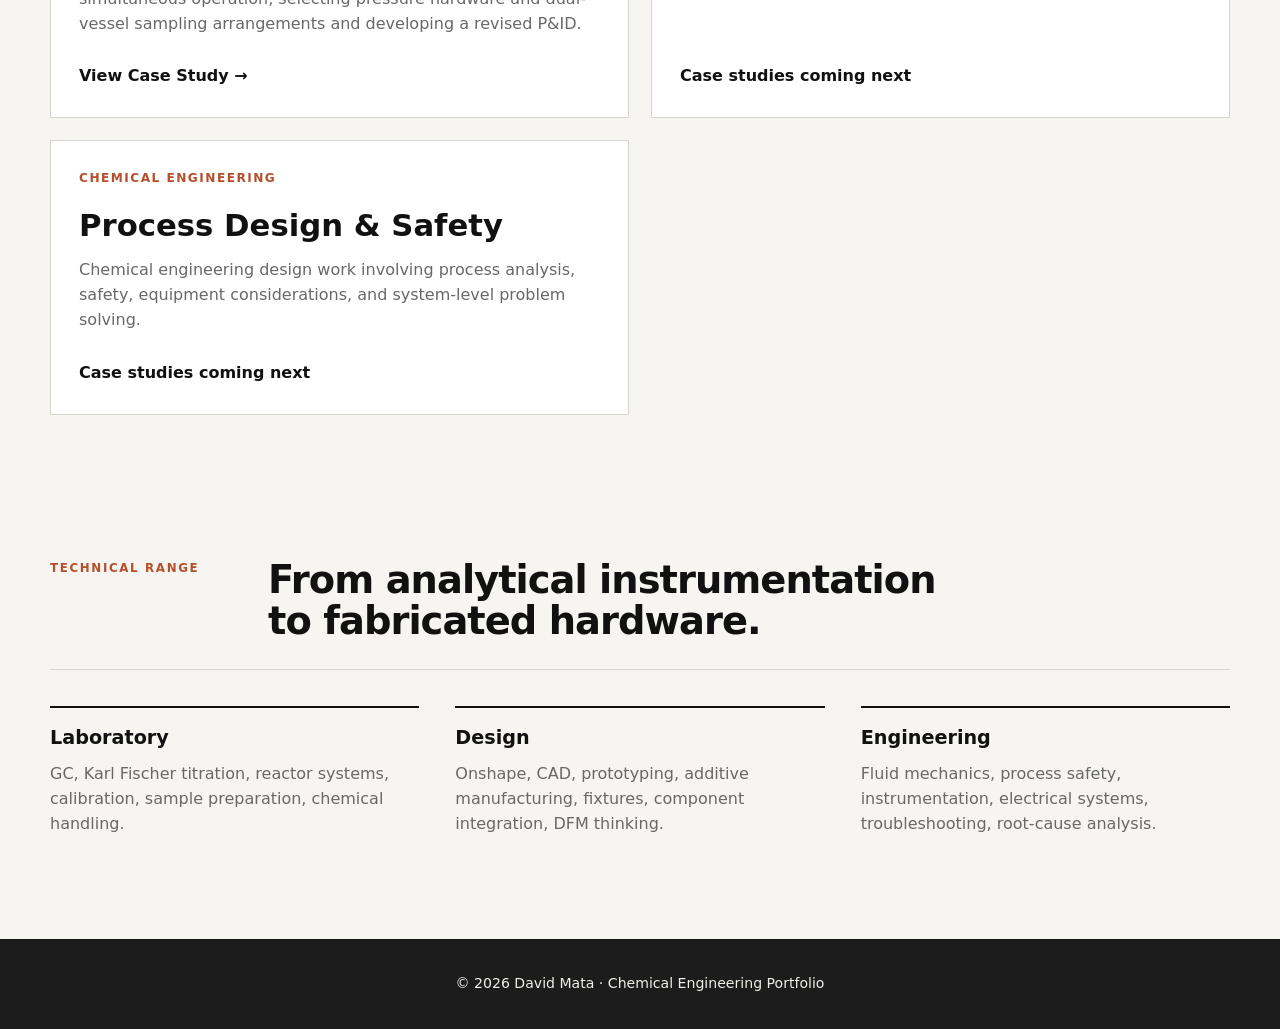
==== commit 272bf156: "Use uniform project cards on home page" ====
--- a/index.html
+++ b/index.html
@@ -143,7 +143,7 @@
             </div>
 
             <div class="project-grid">
-                <article class="project-card featured">
+                <article class="project-card">
                     <img class="project-card-thumb"
                          src="images/pneumatic-flow-system/pump-prototype-2b.webp"
                          alt="Completed pneumatic flow control system">
--- a/css/style.css
+++ b/css/style.css
@@ -356,9 +356,6 @@
     background: var(--soft);
 }
 
-.project-card.featured .project-card-thumb {
-    height: 300px;
-}
 
 .project-card:hover,
 .card:hover {
@@ -366,13 +363,6 @@
     border-color: #aba69d;
 }
 
-.project-card.featured {
-    grid-column: span 2;
-    min-height: 360px;
-    background:
-        linear-gradient(rgba(17,17,17,0.06), rgba(17,17,17,0.06)),
-        var(--surface);
-}
 
 .project-type,
 .card-number {
@@ -819,10 +809,6 @@
         grid-template-columns: 1fr;
     }
 
-    .project-card.featured {
-        grid-column: auto;
-    }
-
     .experience-row {
         gap: 10px;
     }
@@ -842,7 +828,6 @@
         justify-self: start;
     }
 
-    .project-card.featured .project-card-thumb,
     .project-card-thumb {
         height: 210px;
     }
